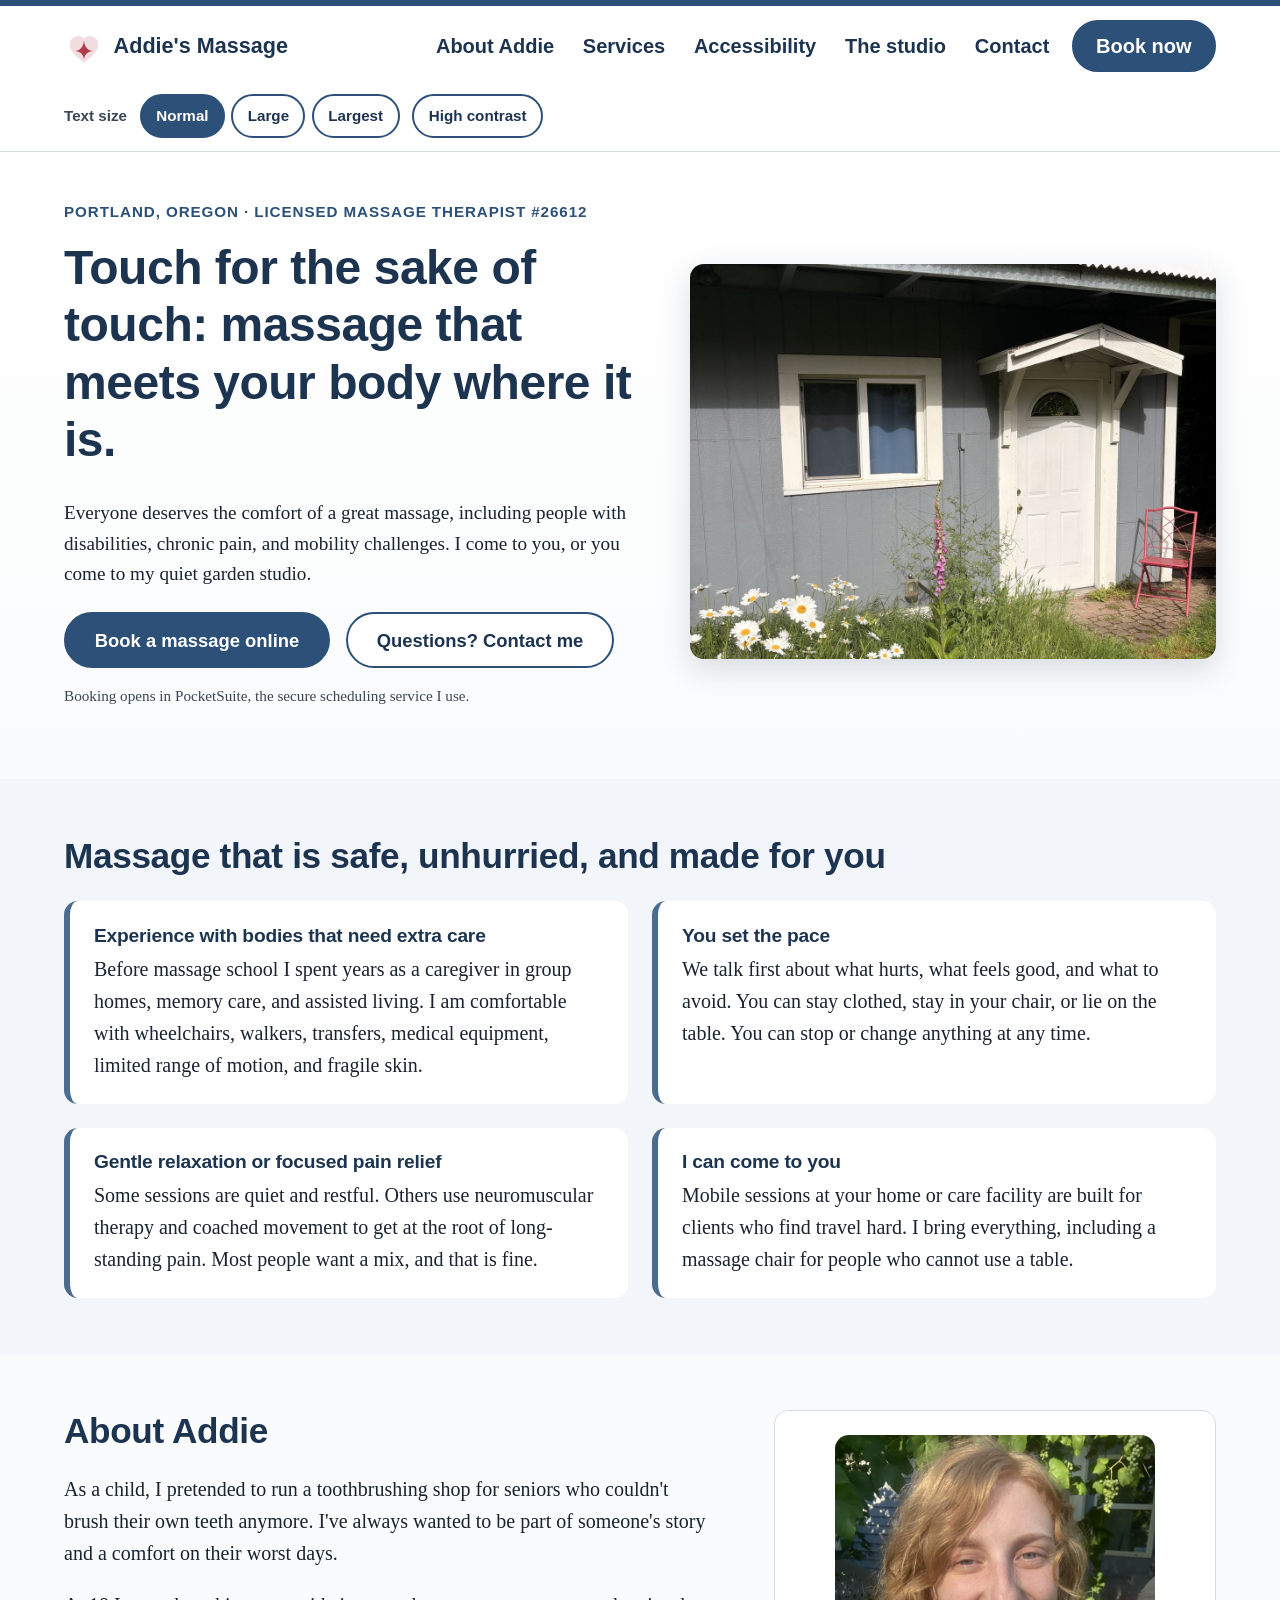
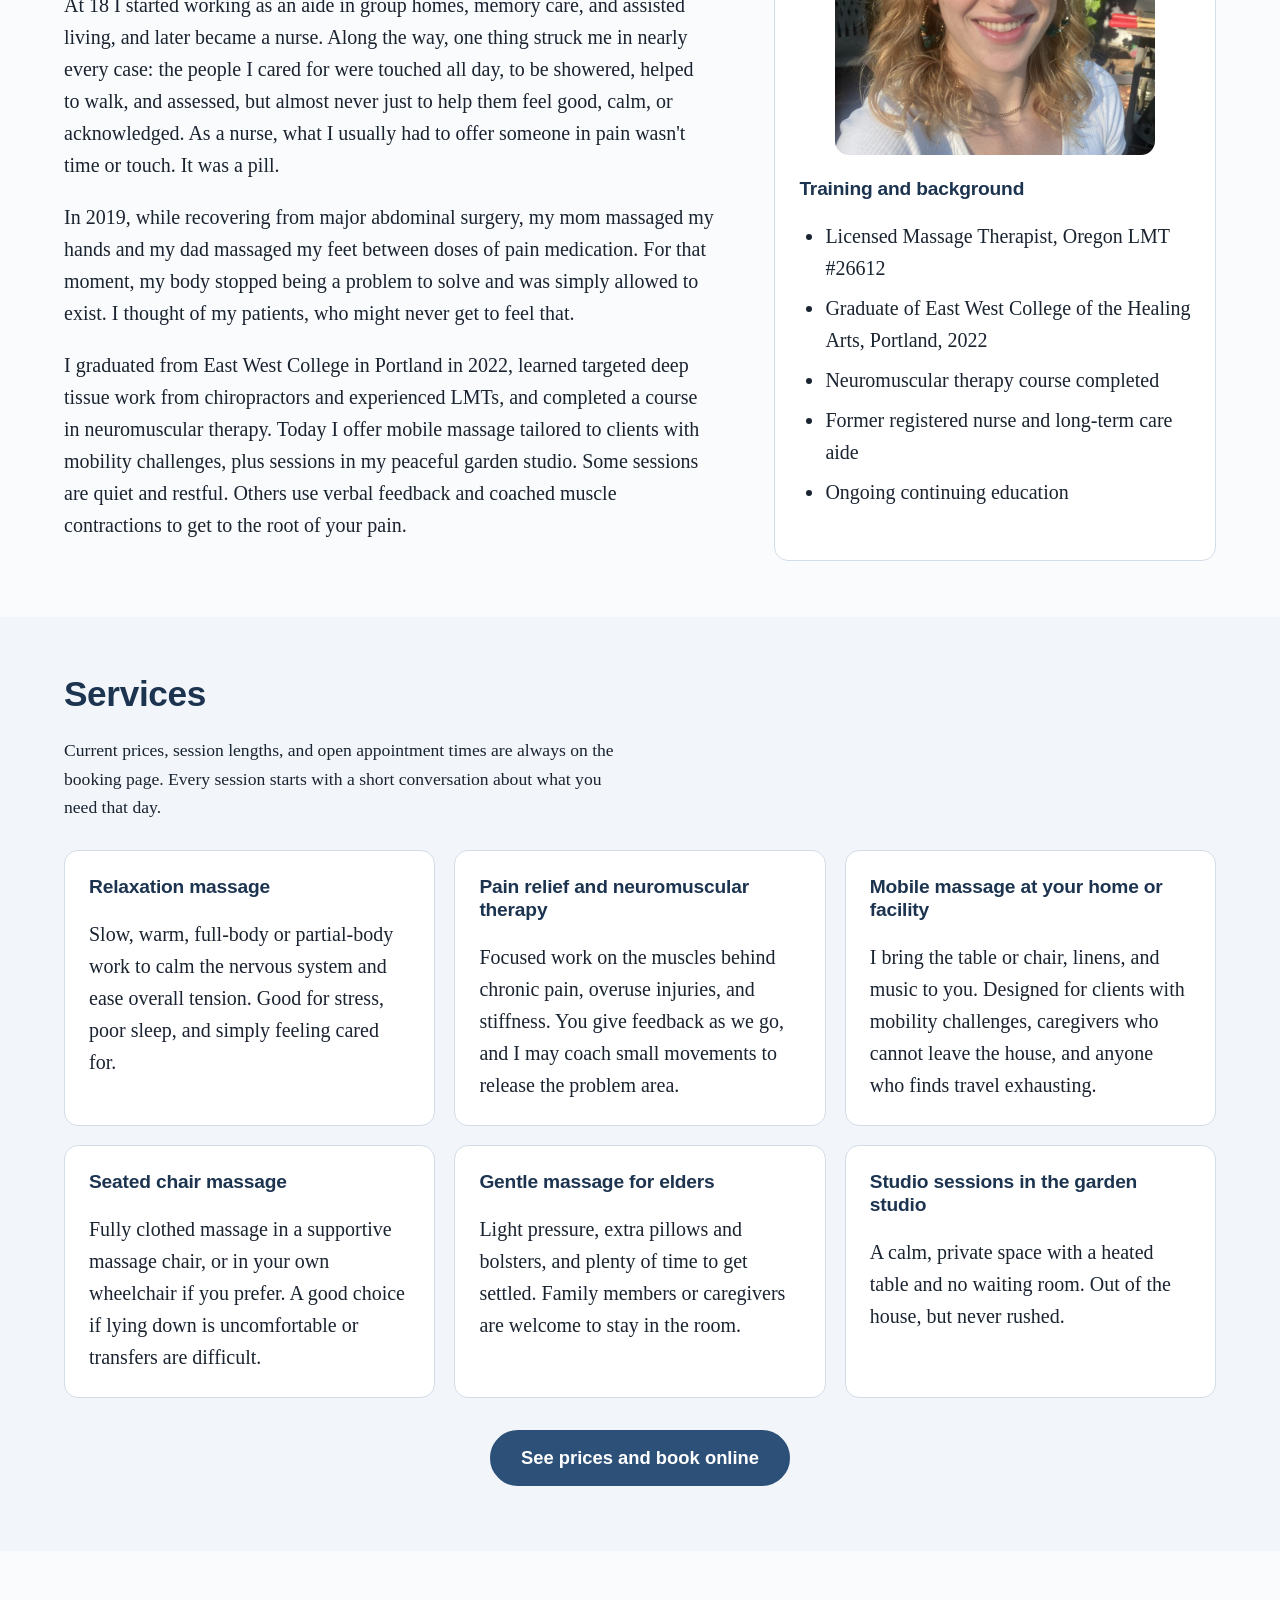
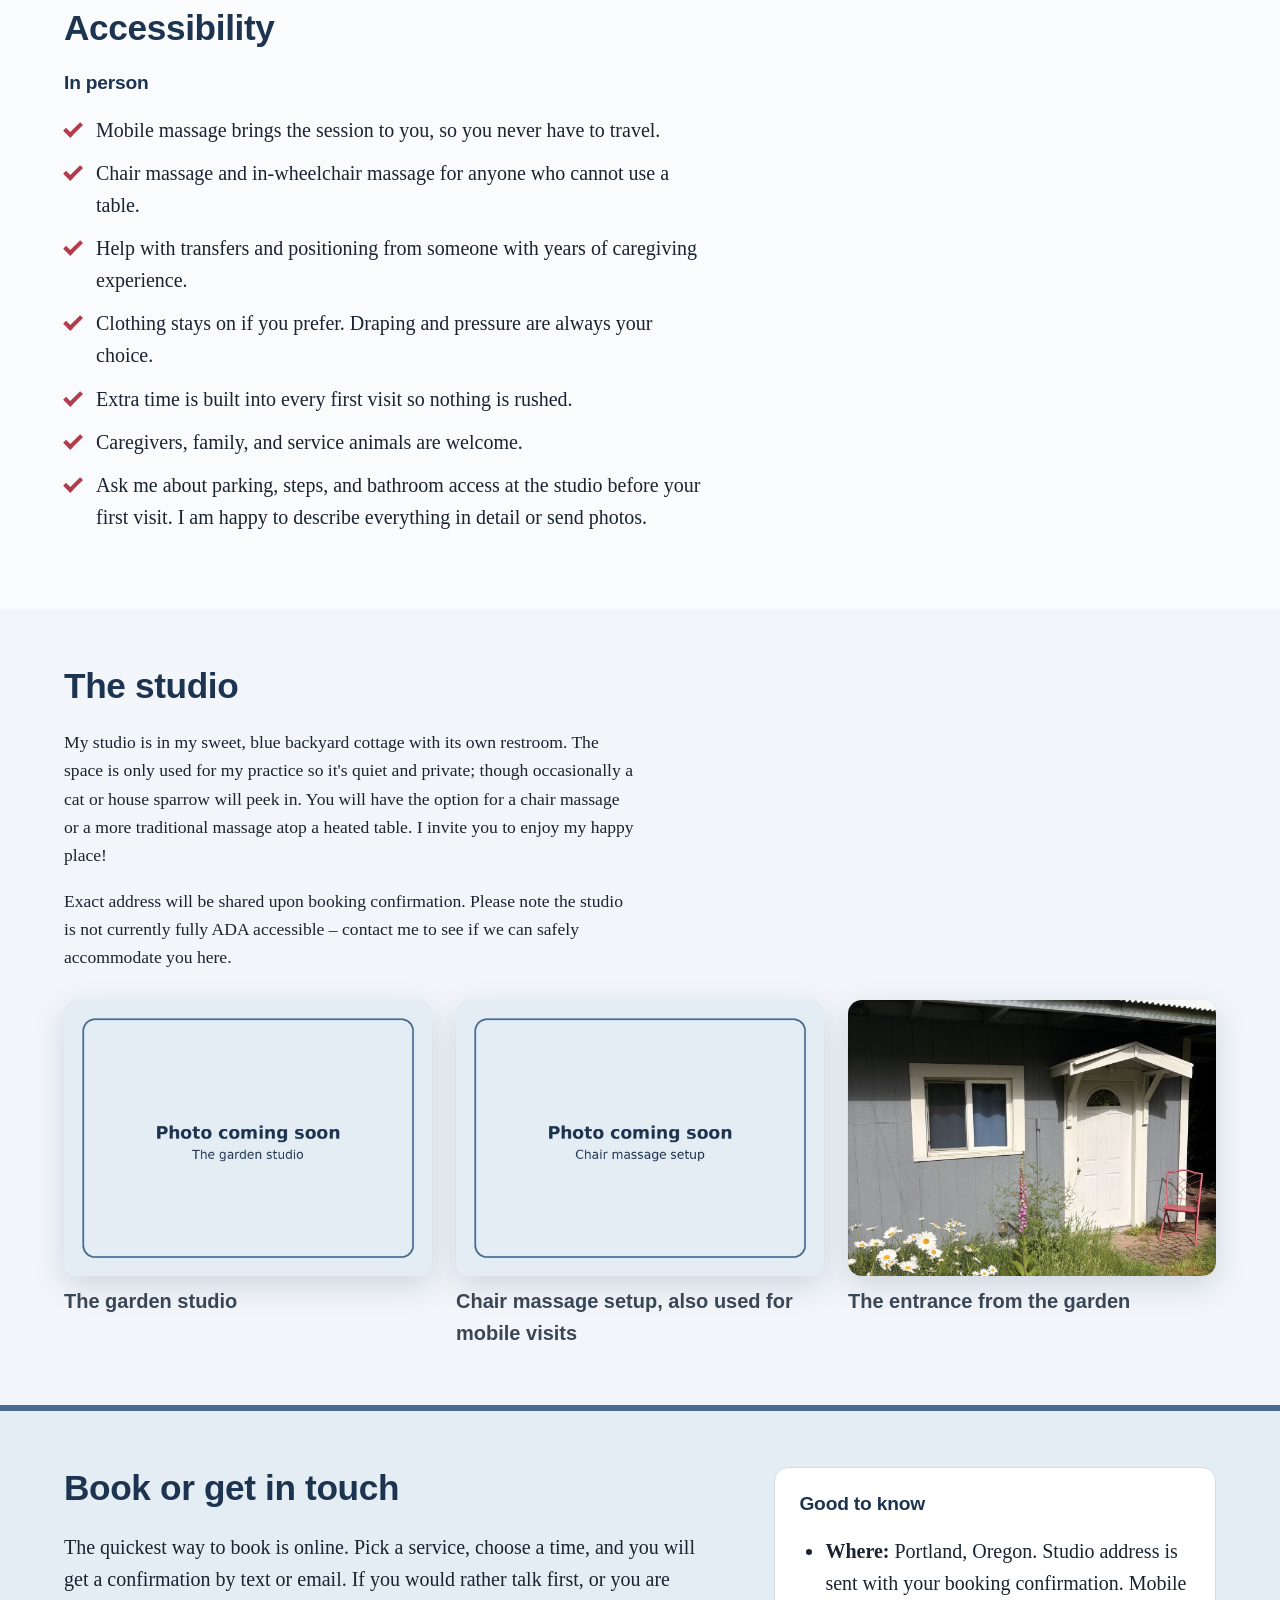
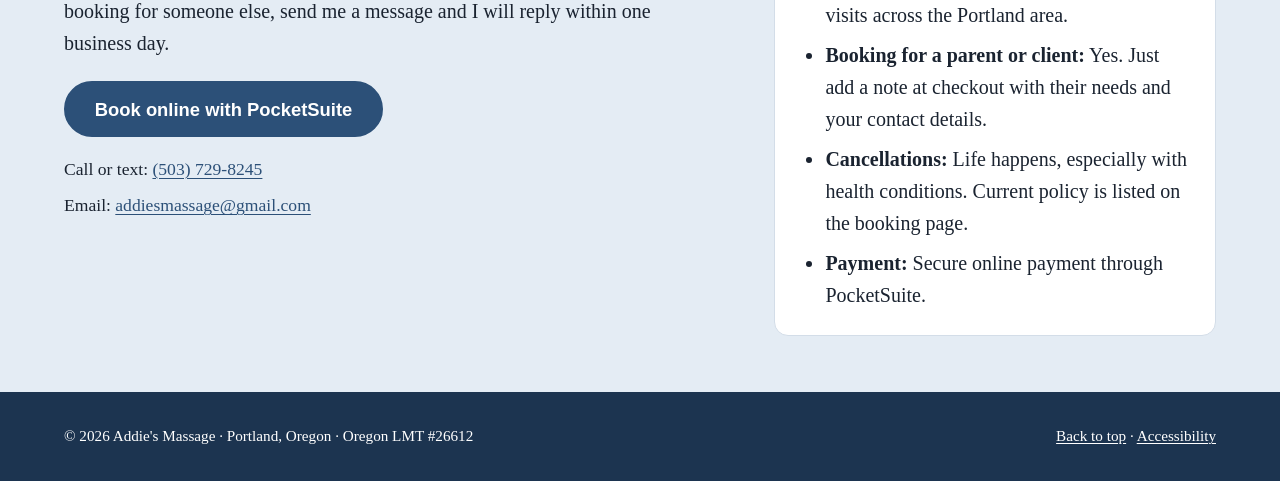
==== index.html @ b4b1cd20 "Remove the On this website list from the Accessibility section Co-Authored-By: Claude Opus 5.5 <nore" ====
<!DOCTYPE html>
<html lang="en">
<head>
  <meta charset="utf-8">
  <meta name="viewport" content="width=device-width, initial-scale=1">
  <title>Addie's Massage | Gentle, skilled massage in Portland for every body</title>
  <meta name="description" content="Licensed massage therapist offering relaxation and pain-relief massage in a quiet Portland garden studio, plus mobile massage for clients with mobility challenges. Online booking through PocketSuite.">
  <meta name="theme-color" content="#2c5078">
  <link rel="icon" href="favicon.svg" type="image/svg+xml">
  <link rel="canonical" href="https://www.addiesmassage.com/">
  <meta property="og:title" content="Addie's Massage">
  <meta property="og:description" content="Touch for the sake of touch: massage that meets your body where it is. Portland, Oregon.">
  <meta property="og:type" content="website">
  <meta property="og:url" content="https://www.addiesmassage.com/">
  <meta property="og:image" content="https://www.addiesmassage.com/images/front.jpg">
  <link rel="stylesheet" href="styles.css">
  <script>
    /* Apply saved text-size and contrast settings before first paint so the page does not flash. */
    (function () {
      try {
        var size = localStorage.getItem('am-text-size');
        var contrast = localStorage.getItem('am-contrast');
        if (size === 'large' || size === 'xlarge') document.documentElement.classList.add('text-' + size);
        if (contrast === 'high') document.documentElement.classList.add('high-contrast');
      } catch (e) {}
    })();
  </script>
  <script type="application/ld+json">
  {
    "@context": "https://schema.org",
    "@type": "HealthAndBeautyBusiness",
    "name": "Addie's Massage",
    "identifier": "Oregon LMT #26612",
    "telephone": "+1-503-729-8245",
    "email": "addiesmassage@gmail.com",
    "description": "Relaxation and pain-relief massage in a quiet Portland garden studio, plus mobile massage for clients with mobility challenges.",
    "url": "https://www.addiesmassage.com/",
    "areaServed": "Portland, Oregon",
    "address": { "@type": "PostalAddress", "addressLocality": "Portland", "addressRegion": "OR", "addressCountry": "US" }
  }
  </script>
</head>
<body>
  <a class="skip-link" href="#main">Skip to main content</a>

  <header class="site-header">
    <div class="wrap header-row">
      <a class="brand" href="#top" aria-label="Addie's Massage, home">
        <svg class="brand-mark" aria-hidden="true" focusable="false" viewBox="0 0 48 48" width="40" height="40"><path d="M24 44c-9-7-17-13-17-22a10 10 0 0 1 17-7 10 10 0 0 1 17 7c0 9-8 15-17 22z" fill="currentColor" opacity=".18"/><path d="M14 30c6-1 9-5 10-12 1 7 4 11 10 12-6 1-9 4-10 10-1-6-4-9-10-10z" fill="currentColor"/></svg>
        <span>Addie's Massage</span>
      </a>
      <nav class="site-nav" aria-label="Main">
        <ul>
          <li><a href="#about">About Addie</a></li>
          <li><a href="#services">Services</a></li>
          <li><a href="#accessibility">Accessibility</a></li>
          <li><a href="#studio">The studio</a></li>
          <li><a href="#contact">Contact</a></li>
          <li><a class="button button-primary nav-book" href="https://pocketsuite.io/book/addies-massage">Book now</a></li>
        </ul>
      </nav>
    </div>
    <div class="wrap display-tools" role="group" aria-label="Display settings">
      <span class="tools-label" id="text-size-label">Text size</span>
      <div class="tool-buttons" role="group" aria-labelledby="text-size-label">
        <button type="button" class="tool-btn" data-text-size="normal" aria-pressed="true">Normal</button>
        <button type="button" class="tool-btn" data-text-size="large" aria-pressed="false">Large</button>
        <button type="button" class="tool-btn" data-text-size="xlarge" aria-pressed="false">Largest</button>
      </div>
      <button type="button" class="tool-btn" id="contrast-toggle" aria-pressed="false">High contrast</button>
      <noscript><span class="tools-note">Use your browser's zoom (Ctrl or Cmd and +) to make the text bigger.</span></noscript>
    </div>
  </header>

  <main id="main" tabindex="-1">
    <section class="hero" id="top" aria-labelledby="hero-heading">
      <div class="wrap hero-grid">
        <div class="hero-text">
          <p class="eyebrow">Portland, Oregon · Licensed massage therapist #26612</p>
          <h1 id="hero-heading">Touch for the sake of touch: massage that meets your body where it is.</h1>
          <p class="lead">Everyone deserves the comfort of a great massage, including people with disabilities, chronic pain, and mobility challenges. I come to you, or you come to my quiet garden studio.</p>
          <div class="cta-row">
            <a class="button button-primary button-large" href="https://pocketsuite.io/book/addies-massage">Book a massage online</a>
            <a class="button button-secondary button-large" href="#contact">Questions? Contact me</a>
          </div>
          <p class="hero-note">Booking opens in PocketSuite, the secure scheduling service I use.</p>
        </div>
        <figure class="hero-figure">
          <img src="images/front.jpg" width="1200" height="900" alt="The entrance to Addie's garden studio: a white door under a small peaked awning on slate-blue siding, with daisies and a red chair outside." fetchpriority="high">
        </figure>
      </div>
    </section>

    <section class="band band-soft" id="why" aria-labelledby="why-heading">
      <div class="wrap">
        <h2 id="why-heading">Massage that is safe, unhurried, and made for you</h2>
        <ul class="feature-list">
          <li>
            <h3>Experience with bodies that need extra care</h3>
            <p>Before massage school I spent years as a caregiver in group homes, memory care, and assisted living. I am comfortable with wheelchairs, walkers, transfers, medical equipment, limited range of motion, and fragile skin.</p>
          </li>
          <li>
            <h3>You set the pace</h3>
            <p>We talk first about what hurts, what feels good, and what to avoid. You can stay clothed, stay in your chair, or lie on the table. You can stop or change anything at any time.</p>
          </li>
          <li>
            <h3>Gentle relaxation or focused pain relief</h3>
            <p>Some sessions are quiet and restful. Others use neuromuscular therapy and coached movement to get at the root of long-standing pain. Most people want a mix, and that is fine.</p>
          </li>
          <li>
            <h3>I can come to you</h3>
            <p>Mobile sessions at your home or care facility are built for clients who find travel hard. I bring everything, including a massage chair for people who cannot use a table.</p>
          </li>
        </ul>
      </div>
    </section>

    <section class="band" id="about" aria-labelledby="about-heading">
      <div class="wrap two-col">
        <div>
          <h2 id="about-heading">About Addie</h2>
          <p>As a child, I pretended to run a toothbrushing shop for seniors who couldn't brush their own teeth anymore. I've always wanted to be part of someone's story and a comfort on their worst days.</p>
          <p>At 18 I started working as an aide in group homes, memory care, and assisted living, and later became a nurse. Along the way, one thing struck me in nearly every case: the people I cared for were touched all day, to be showered, helped to walk, and assessed, but almost never just to help them feel good, calm, or acknowledged. As a nurse, what I usually had to offer someone in pain wasn't time or touch. It was a pill.</p>
          <p>In 2019, while recovering from major abdominal surgery, my mom massaged my hands and my dad massaged my feet between doses of pain medication. For that moment, my body stopped being a problem to solve and was simply allowed to exist. I thought of my patients, who might never get to feel that.</p>
          <p>I graduated from East West College in Portland in 2022, learned targeted deep tissue work from chiropractors and experienced LMTs, and completed a course in neuromuscular therapy. Today I offer mobile massage tailored to clients with mobility challenges, plus sessions in my peaceful garden studio. Some sessions are quiet and restful. Others use verbal feedback and coached muscle contractions to get to the root of your pain.</p>
        </div>
        <aside class="card credentials" aria-labelledby="cred-heading">
          <img class="headshot" src="images/addie.jpg" width="800" height="800" alt="Addie, smiling outdoors in a white top, with wavy strawberry-blonde hair and green grape leaves behind her." loading="lazy">
          <h3 id="cred-heading">Training and background</h3>
          <ul>
            <li>Licensed Massage Therapist, Oregon LMT #26612</li>
            <li>Graduate of East West College of the Healing Arts, Portland, 2022</li>
            <li>Neuromuscular therapy course completed</li>
            <li>Former registered nurse and long-term care aide</li>
            <li>Ongoing continuing education</li>
          </ul>
        </aside>
      </div>
    </section>

    <section class="band band-soft" id="services" aria-labelledby="services-heading">
      <div class="wrap">
        <h2 id="services-heading">Services</h2>
        <p class="section-intro">Current prices, session lengths, and open appointment times are always on the booking page. Every session starts with a short conversation about what you need that day.</p>
        <div class="card-grid">
          <article class="card">
            <h3>Relaxation massage</h3>
            <p>Slow, warm, full-body or partial-body work to calm the nervous system and ease overall tension. Good for stress, poor sleep, and simply feeling cared for.</p>
          </article>
          <article class="card">
            <h3>Pain relief and neuromuscular therapy</h3>
            <p>Focused work on the muscles behind chronic pain, overuse injuries, and stiffness. You give feedback as we go, and I may coach small movements to release the problem area.</p>
          </article>
          <article class="card">
            <h3>Mobile massage at your home or facility</h3>
            <p>I bring the table or chair, linens, and music to you. Designed for clients with mobility challenges, caregivers who cannot leave the house, and anyone who finds travel exhausting.</p>
          </article>
          <article class="card">
            <h3>Seated chair massage</h3>
            <p>Fully clothed massage in a supportive massage chair, or in your own wheelchair if you prefer. A good choice if lying down is uncomfortable or transfers are difficult.</p>
          </article>
          <article class="card">
            <h3>Gentle massage for elders</h3>
            <p>Light pressure, extra pillows and bolsters, and plenty of time to get settled. Family members or caregivers are welcome to stay in the room.</p>
          </article>
          <article class="card">
            <h3>Studio sessions in the garden studio</h3>
            <p>A calm, private space with a heated table and no waiting room. Out of the house, but never rushed.</p>
          </article>
        </div>
        <div class="cta-row center">
          <a class="button button-primary button-large" href="https://pocketsuite.io/book/addies-massage">See prices and book online</a>
        </div>
      </div>
    </section>

    <section class="band" id="accessibility" aria-labelledby="access-heading">
      <div class="wrap">
        <h2 id="access-heading">Accessibility</h2>
        <h3>In person</h3>
        <ul class="check-list">
          <li>Mobile massage brings the session to you, so you never have to travel.</li>
          <li>Chair massage and in-wheelchair massage for anyone who cannot use a table.</li>
          <li>Help with transfers and positioning from someone with years of caregiving experience.</li>
          <li>Clothing stays on if you prefer. Draping and pressure are always your choice.</li>
          <li>Extra time is built into every first visit so nothing is rushed.</li>
          <li>Caregivers, family, and service animals are welcome.</li>
          <li>Ask me about parking, steps, and bathroom access at the studio before your first visit. I am happy to describe everything in detail or send photos.</li>
        </ul>
      </div>
    </section>

    <section class="band band-soft" id="studio" aria-labelledby="studio-heading">
      <div class="wrap">
        <h2 id="studio-heading">The studio</h2>
        <div class="section-intro">
          <p>My studio is in my sweet, blue backyard cottage with its own restroom. The space is only used for my practice so it's quiet and private; though occasionally a cat or house sparrow will peek in. You will have the option for a chair massage or a more traditional massage atop a heated table. I invite you to enjoy my happy place!</p>
          <p>Exact address will be shared upon booking confirmation. Please note the studio is not currently fully ADA accessible &ndash; contact me to see if we can safely accommodate you here.</p>
        </div>
        <div class="photo-grid">
          <figure>
            <img src="images/studio.jpg" width="1200" height="900" alt="Inside the garden studio: a heated massage table with soft linens, warm lighting, and plants by the window." loading="lazy">
            <figcaption>The garden studio</figcaption>
          </figure>
          <figure>
            <img src="images/chair.jpg" width="1200" height="900" alt="A padded massage chair set up for a seated, fully clothed session, with a blanket folded on the seat." loading="lazy">
            <figcaption>Chair massage setup, also used for mobile visits</figcaption>
          </figure>
          <figure>
            <img src="images/front.jpg" width="1200" height="900" alt="The studio entrance: a white door under a small peaked awning on a gray garden studio, with daisies, a pink foxglove, and a red chair on the brick path." loading="lazy">
            <figcaption>The entrance from the garden</figcaption>
          </figure>
        </div>
      </div>
    </section>

    <section class="band band-contact" id="contact" aria-labelledby="contact-heading">
      <div class="wrap two-col">
        <div>
          <h2 id="contact-heading">Book or get in touch</h2>
          <p>The quickest way to book is online. Pick a service, choose a time, and you will get a confirmation by text or email. If you would rather talk first, or you are booking for someone else, send me a message and I will reply within one business day.</p>
          <div class="cta-row">
            <a class="button button-primary button-large" href="https://pocketsuite.io/book/addies-massage">Book online with PocketSuite</a>
          </div>
          <ul class="contact-list">
            <li>Call or text: <a href="tel:+15037298245">(503) 729-8245</a></li>
            <li>Email: <a href="mailto:addiesmassage@gmail.com">addiesmassage@gmail.com</a></li>
          </ul>
        </div>
        <div class="card">
          <h3>Good to know</h3>
          <ul>
            <li><strong>Where:</strong> Portland, Oregon. Studio address is sent with your booking confirmation. Mobile visits across the Portland area.</li>
            <li><strong>Booking for a parent or client:</strong> Yes. Just add a note at checkout with their needs and your contact details.</li>
            <li><strong>Cancellations:</strong> Life happens, especially with health conditions. Current policy is listed on the booking page.</li>
            <li><strong>Payment:</strong> Secure online payment through PocketSuite.</li>
          </ul>
        </div>
      </div>
    </section>
  </main>

  <footer class="site-footer">
    <div class="wrap footer-row">
      <p>&copy; <span id="year">2026</span> Addie's Massage · Portland, Oregon · Oregon LMT #26612</p>
      <p><a href="#top">Back to top</a> · <a href="#accessibility">Accessibility</a></p>
    </div>
  </footer>

  <script src="script.js" defer></script>
</body>
</html>
---- styles.css ----
/* Addie's Massage: accessible, mobile-first stylesheet. No external fonts or scripts. */

:root {
  /* Palette taken from the studio entrance photo: slate-blue siding, white trim, red-coral chair. */
  --blue-900: #1c3450;   /* headings, footer */
  --blue-700: #2c5078;   /* links, primary buttons */
  --blue-600: #4a6c90;   /* decorative borders and marks */
  --blue-100: #e4ecf4;   /* soft section background, like the siding in shade */
  --blue-50:  #f2f6fa;
  --trim: #ffffff;       /* white trim */
  --page: #fafbfc;       /* page background */
  --ink: #1a2330;
  --ink-soft: #3a4656;
  --coral: #b23b4c;      /* the red chair: small accents only */
  --line: #d3dde8;
  --white: #ffffff;
  --focus: #c2410c;
  --radius: 14px;
  --maxw: 72rem;
  --step: 1.25rem; /* 20px base: comfortable for older eyes */
}

html { font-size: 100%; scroll-behavior: smooth; }
html.text-large { font-size: 118%; }
html.text-xlarge { font-size: 140%; }
@media (prefers-reduced-motion: reduce) { html { scroll-behavior: auto; } }

*, *::before, *::after { box-sizing: border-box; }

body {
  margin: 0;
  font-family: Georgia, "Iowan Old Style", "Palatino Linotype", "Book Antiqua", serif;
  font-size: var(--step);
  line-height: 1.6;
  color: var(--ink);
  background: var(--page);
  -webkit-text-size-adjust: 100%;
}

h1, h2, h3, .brand, .button, .site-nav, .display-tools, .eyebrow, figcaption {
  font-family: "Segoe UI", -apple-system, BlinkMacSystemFont, Roboto, "Helvetica Neue", Arial, sans-serif;
}

h1, h2, h3 { line-height: 1.2; color: var(--blue-900); margin: 0 0 .6em; letter-spacing: -.01em; }
h1 { font-size: clamp(2rem, 1.3rem + 2.4vw, 3rem); font-weight: 700; }
h2 { font-size: clamp(1.6rem, 1.2rem + 1.4vw, 2.2rem); font-weight: 700; }
h3 { font-size: 1.2rem; font-weight: 700; }
p, li { max-width: 65ch; }
ul { padding-left: 1.3em; }

a { color: var(--blue-700); text-decoration: underline; text-decoration-thickness: .08em; text-underline-offset: .15em; }
a:hover { color: var(--blue-900); text-decoration-thickness: .15em; }

/* Visible focus for keyboard and switch users (WCAG 2.4.7, 2.4.11) */
:focus-visible { outline: 4px solid var(--focus); outline-offset: 3px; border-radius: 4px; }
.button:focus-visible, .tool-btn:focus-visible { outline-offset: 4px; }

.wrap { width: min(100% - 2.5rem, var(--maxw)); margin-inline: auto; }

/* Skip link */
.skip-link {
  position: absolute; left: 1rem; top: -4rem;
  background: var(--blue-900); color: var(--white);
  padding: .8rem 1.2rem; border-radius: 0 0 var(--radius) var(--radius);
  font-weight: 700; z-index: 100; transition: top .15s;
}
.skip-link:focus { top: 0; }

/* Header */
.site-header { background: var(--white); border-top: 6px solid var(--blue-700); border-bottom: 1px solid var(--line); }
.header-row { display: flex; flex-wrap: wrap; align-items: center; justify-content: space-between; gap: .8rem 1.5rem; padding: .9rem 0; }
.brand { display: inline-flex; align-items: center; gap: .6rem; font-weight: 700; font-size: 1.35rem; color: var(--blue-900); text-decoration: none; min-height: 48px; }
.brand-mark { color: var(--coral); flex: none; }
.site-nav ul { list-style: none; margin: 0; padding: 0; display: flex; flex-wrap: wrap; gap: .25rem .4rem; align-items: center; }
.site-nav a:not(.button) { display: inline-flex; align-items: center; min-height: 48px; padding: .4rem .7rem; text-decoration: none; font-weight: 600; color: var(--blue-900); border-radius: 8px; }
.site-nav a:not(.button):hover { background: var(--blue-100); text-decoration: underline; }
.nav-book { margin-left: .3rem; }

/* Display tools (text size, contrast) */
.display-tools { display: flex; flex-wrap: wrap; align-items: center; gap: .5rem .8rem; padding: .5rem 0 .8rem; font-size: .95rem; }
.tools-label { font-weight: 600; color: var(--ink-soft); }
.tool-buttons { display: inline-flex; flex-wrap: wrap; gap: .4rem; }
.tool-btn {
  font: inherit; font-weight: 600; cursor: pointer;
  min-height: 44px; min-width: 44px; padding: .4rem .9rem;
  color: var(--blue-900); background: var(--white);
  border: 2px solid var(--blue-700); border-radius: 999px;
}
.tool-btn:hover { background: var(--blue-100); }
.tool-btn[aria-pressed="true"] { background: var(--blue-700); color: var(--white); }
.tools-note { color: var(--ink-soft); }

/* Buttons */
.button {
  display: inline-flex; align-items: center; justify-content: center; text-align: center;
  min-height: 48px; padding: .7rem 1.4rem; border-radius: 999px;
  font-weight: 700; text-decoration: none; border: 2px solid transparent; line-height: 1.25;
}
.button-primary { background: var(--blue-700); color: var(--white); border-color: var(--blue-700); }
.button-primary:hover { background: var(--blue-900); border-color: var(--blue-900); color: var(--white); }
.button-secondary { background: var(--white); color: var(--blue-900); border-color: var(--blue-700); }
.button-secondary:hover { background: var(--blue-100); }
.button-large { font-size: 1.15rem; padding: .9rem 1.8rem; min-height: 56px; }
.cta-row { display: flex; flex-wrap: wrap; gap: .8rem 1rem; margin: 1.4rem 0 .6rem; }
.cta-row.center { justify-content: center; margin-top: 2rem; }

/* Hero */
.hero { padding: 3rem 0 3.5rem; background: linear-gradient(180deg, var(--white) 0%, var(--page) 100%); }
.hero-grid { display: grid; gap: 2rem; align-items: center; }
.eyebrow { margin: 0 0 .9rem; font-weight: 600; font-size: .95rem; color: var(--blue-700); text-transform: uppercase; letter-spacing: .06em; }
.lead { font-size: 1.2rem; }
.hero-note { font-size: .95rem; color: var(--ink-soft); }
.hero-figure { margin: 0; }
.hero-figure img, .photo-grid img { width: 100%; height: auto; display: block; border-radius: var(--radius); box-shadow: 0 10px 30px rgba(28, 52, 80, .16); }
@media (min-width: 56rem) { .hero-grid { grid-template-columns: 1.1fr 1fr; gap: 3rem; } }

/* Bands */
.band { padding: 3.5rem 0; }
.band-soft { background: var(--blue-50); }
.band-contact { background: var(--blue-100); border-top: 6px solid var(--blue-600); }
.section-intro { font-size: 1.1rem; margin-bottom: 1.8rem; }
.two-col { display: grid; gap: 2rem; }
@media (min-width: 56rem) { .two-col { grid-template-columns: 3fr 2fr; gap: 3rem; } }

.feature-list { list-style: none; padding: 0; margin: 1.5rem 0 0; display: grid; gap: 1.5rem; }
.feature-list li { background: var(--white); padding: 1.4rem 1.5rem; border-radius: var(--radius); border-left: 6px solid var(--blue-600); }
.feature-list h3 { margin-bottom: .4rem; }
.feature-list p { margin: 0; }
@media (min-width: 44rem) { .feature-list { grid-template-columns: 1fr 1fr; } }

.card { background: var(--white); border-radius: var(--radius); padding: 1.5rem; border: 1px solid var(--line); }
.card h3 { margin-top: 0; }
.headshot { display: block; width: 100%; max-width: 20rem; height: auto; aspect-ratio: 1; object-fit: cover; border-radius: var(--radius); margin: 0 auto 1.4rem; }
html.high-contrast .headshot { border: 2px solid #000; }
.card ul { margin-bottom: 0; }
.card li + li { margin-top: .5rem; }
.card-grid { display: grid; gap: 1.2rem; }
@media (min-width: 44rem) { .card-grid { grid-template-columns: 1fr 1fr; } }
@media (min-width: 66rem) { .card-grid { grid-template-columns: 1fr 1fr 1fr; } }
.card-grid p { margin-bottom: 0; }

.check-list { list-style: none; padding: 0; }
.check-list li { position: relative; padding-left: 2rem; margin-bottom: .7rem; }
.check-list li::before { content: ""; position: absolute; left: 0; top: .45em; width: 1.1rem; height: .6rem; border-left: 4px solid var(--coral); border-bottom: 4px solid var(--coral); transform: rotate(-45deg); }

.photo-grid { display: grid; gap: 1.5rem; }
.photo-grid figure { margin: 0; }
.photo-grid figcaption { margin-top: .6rem; font-weight: 600; color: var(--ink-soft); }
@media (min-width: 44rem) { .photo-grid { grid-template-columns: repeat(3, 1fr); } }

.contact-list { list-style: none; padding: 0; font-size: 1.1rem; }
.contact-list li { margin-bottom: .5rem; }

/* Footer */
.site-footer { background: var(--blue-900); color: var(--white); padding: 2rem 0; font-size: .95rem; }
.site-footer a { color: var(--white); }
.footer-row { display: flex; flex-wrap: wrap; justify-content: space-between; gap: .5rem 2rem; }
.footer-row p { margin: 0; max-width: none; }

/* High contrast mode: black on white, strong borders, dark CTAs */
html.high-contrast { --page: #fff; --blue-50: #fff; --blue-100: #fff; --white: #fff; --ink: #000; --ink-soft: #000; --blue-900: #000; --blue-700: #00008b; --blue-600: #000; --coral: #000; --line: #000; --focus: #ff00ff; }
html.high-contrast body { background: #fff; color: #000; }
html.high-contrast .band-soft, html.high-contrast .band-contact, html.high-contrast .site-header { border-top: 3px solid #000; border-bottom: 3px solid #000; }
html.high-contrast .card, html.high-contrast .feature-list li { border: 3px solid #000; }
html.high-contrast .button-primary { background: #000; color: #fff; border-color: #000; }
html.high-contrast .button-primary:hover { background: #00008b; border-color: #00008b; }
html.high-contrast .site-footer { background: #000; color: #fff; border-top: 3px solid #000; }
html.high-contrast .site-footer a { color: #fff; }
html.high-contrast a { color: #00008b; }
html.high-contrast .tool-btn[aria-pressed="true"] { background: #000; color: #fff; border-color: #000; }
html.high-contrast img { box-shadow: none; border: 2px solid #000; }

@media (prefers-reduced-motion: reduce) { *, *::before, *::after { transition: none !important; animation: none !important; } }
@media print { .display-tools, .skip-link { display: none; } .button { border: 2px solid #000; color: #000; background: #fff; } }
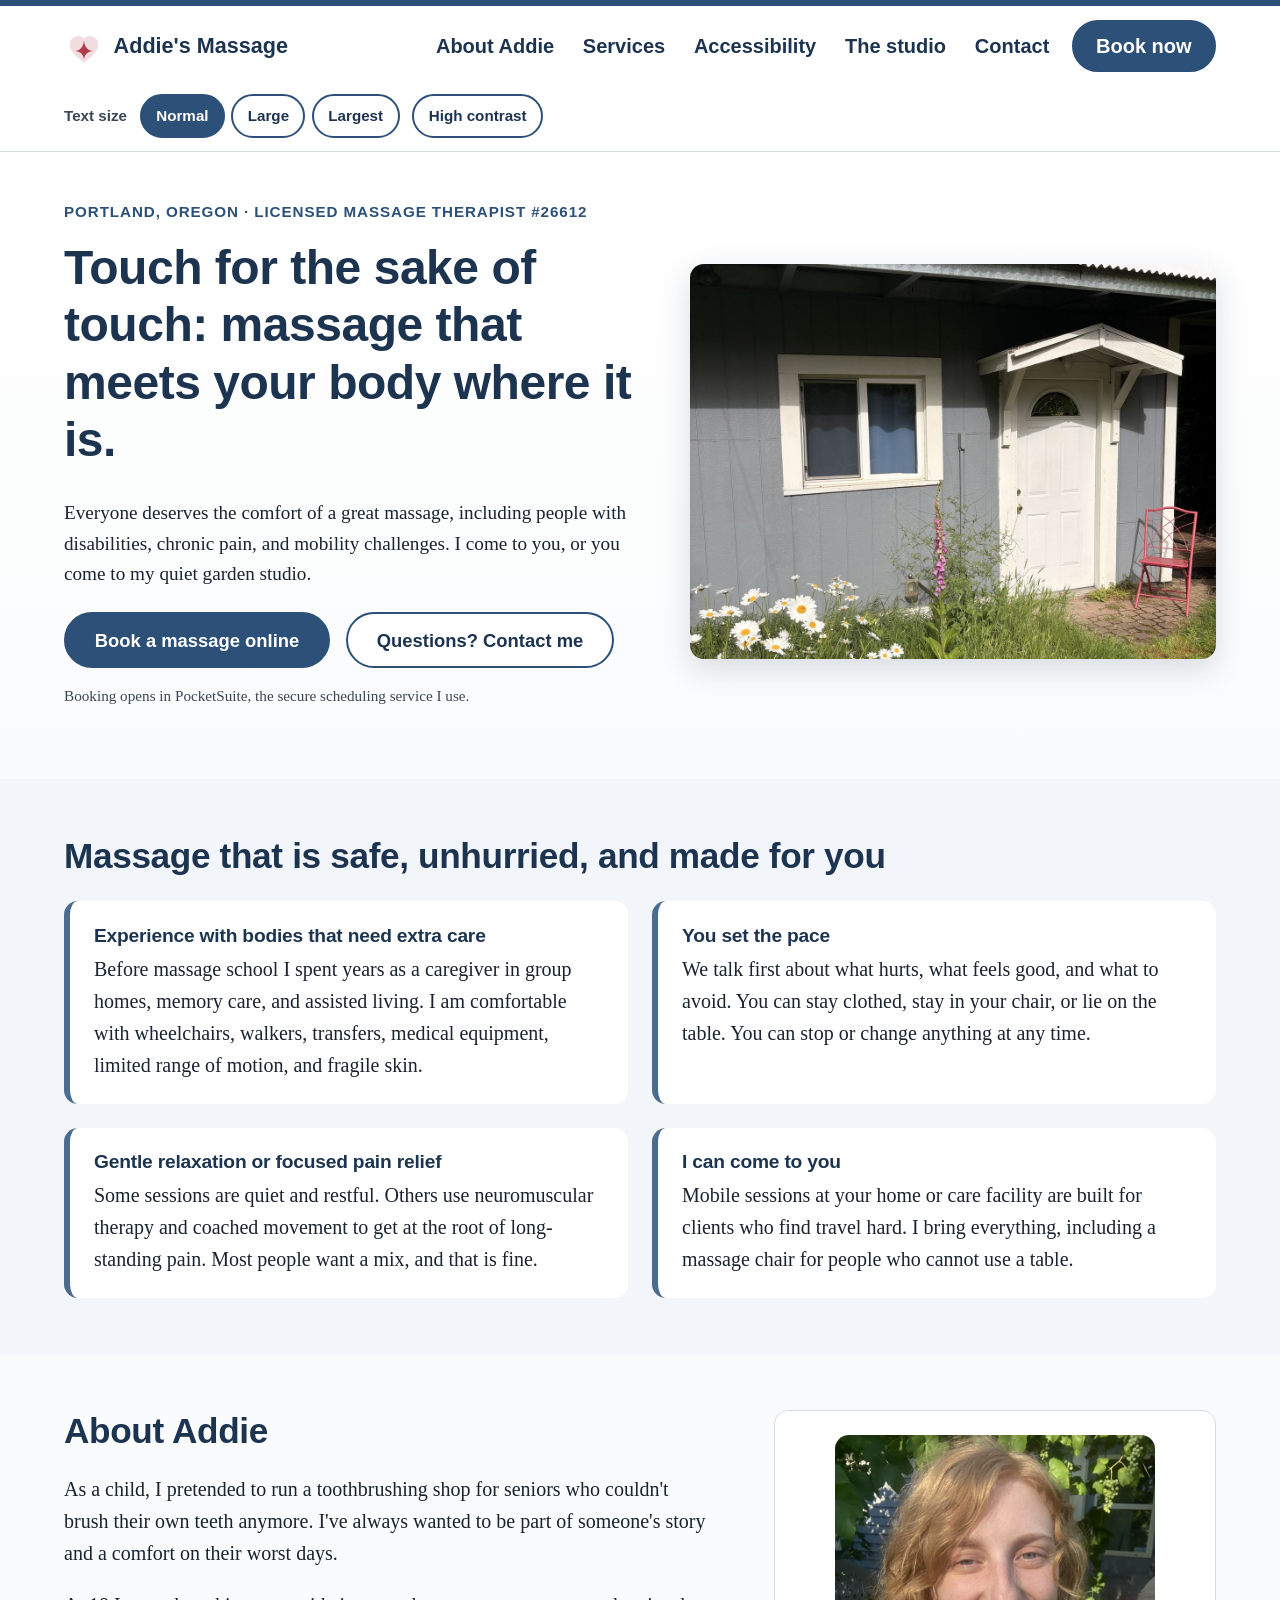
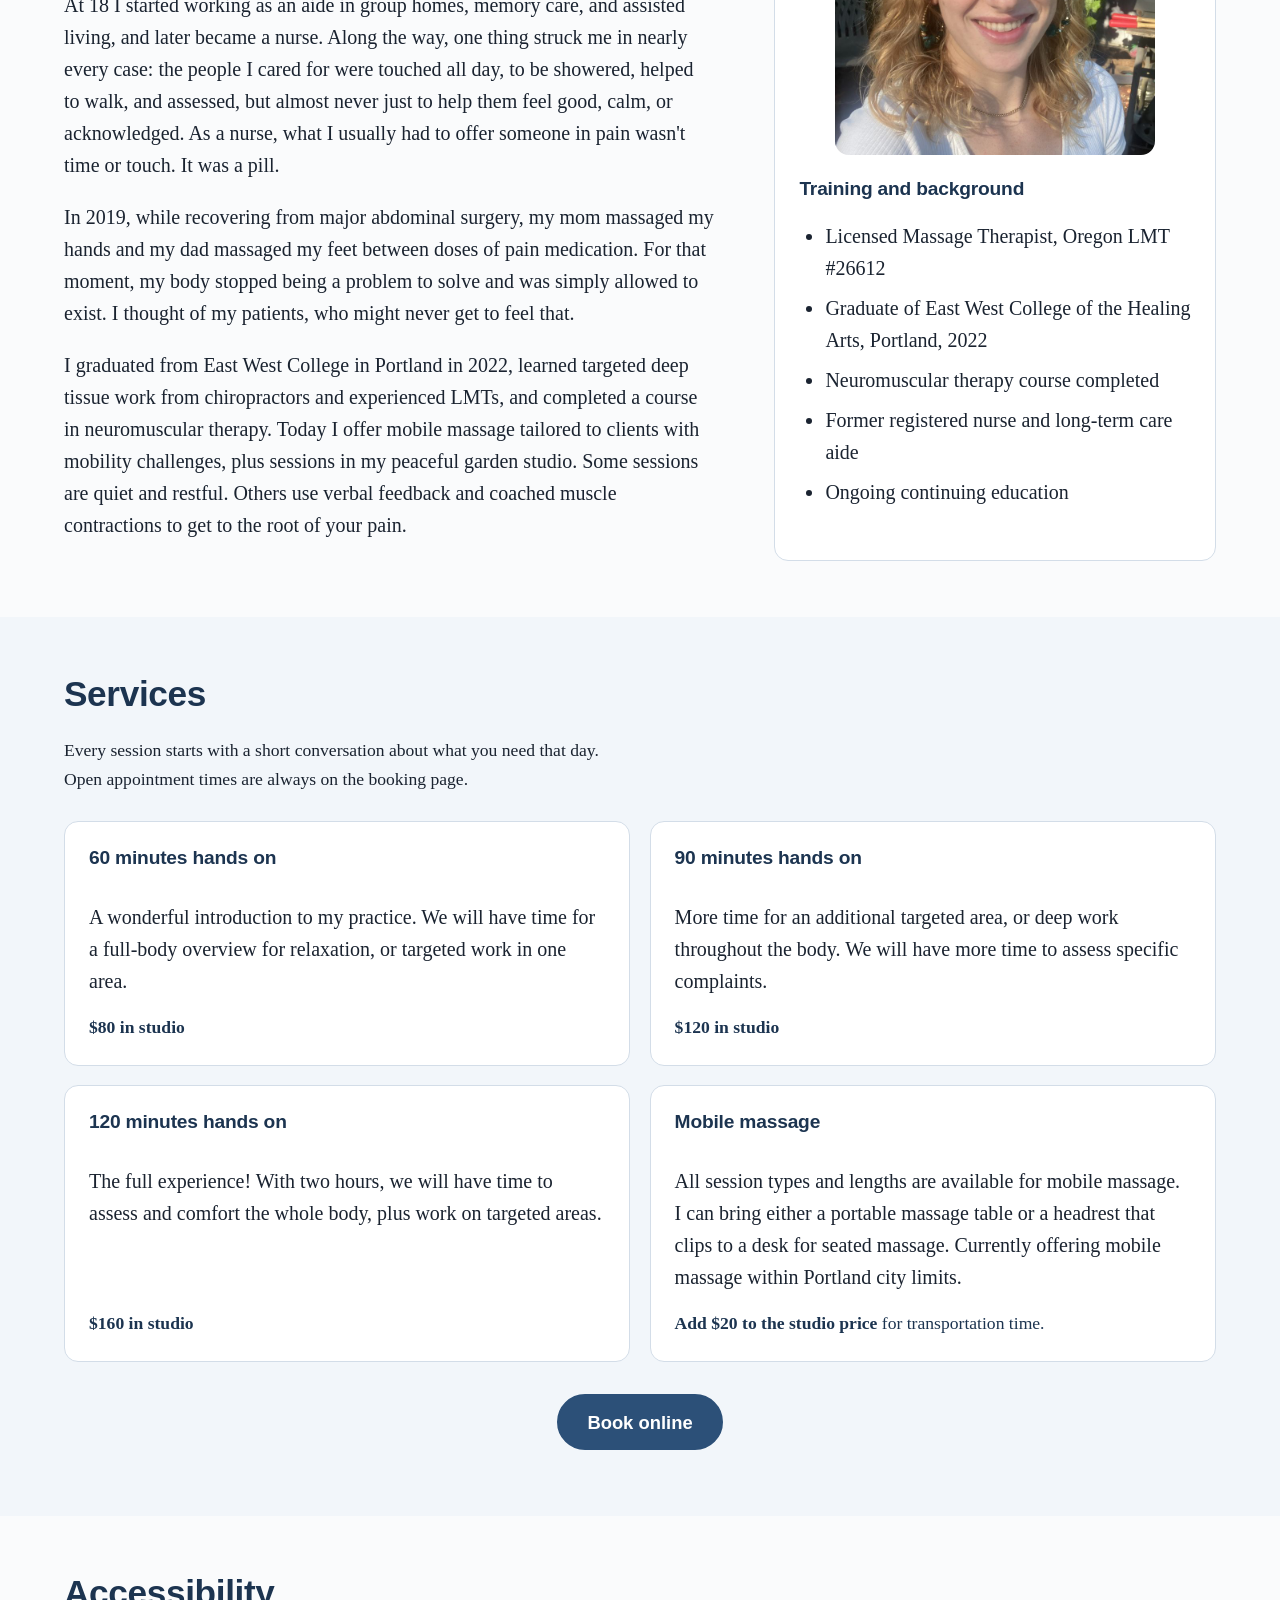
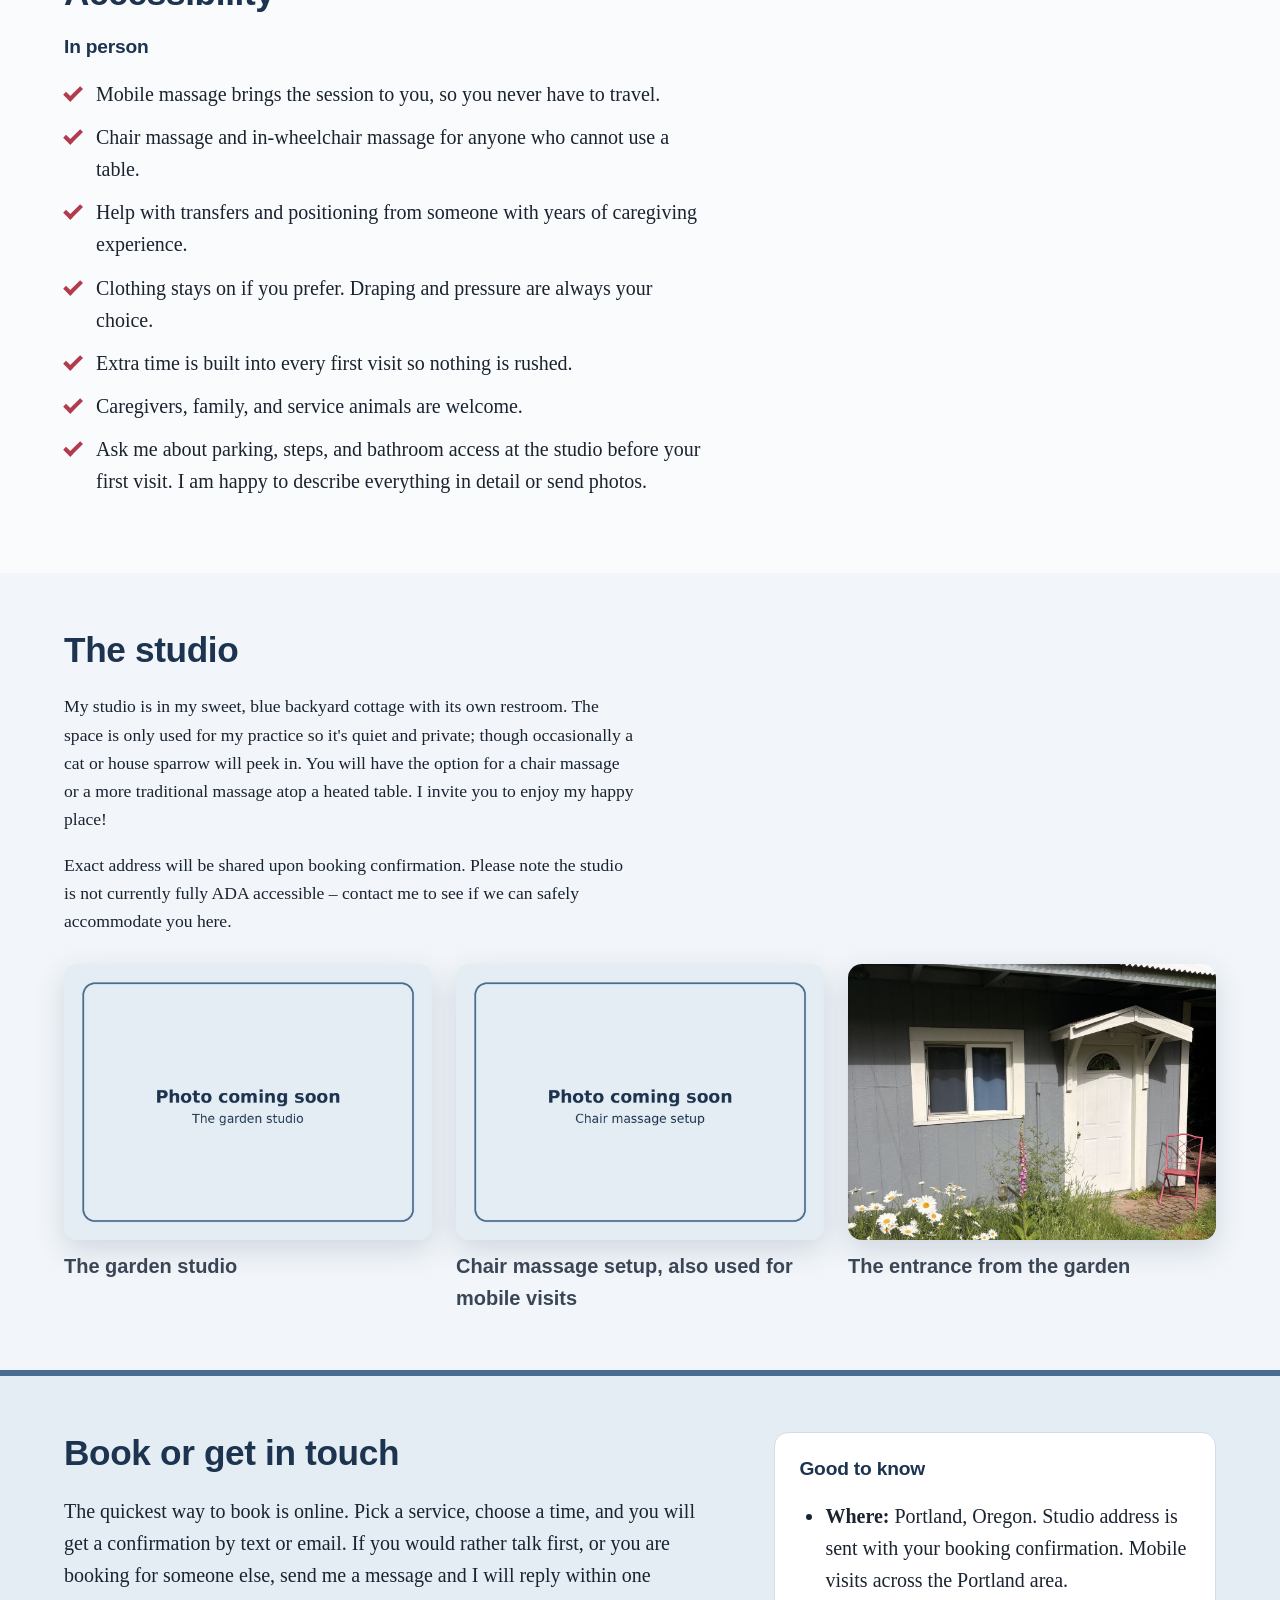
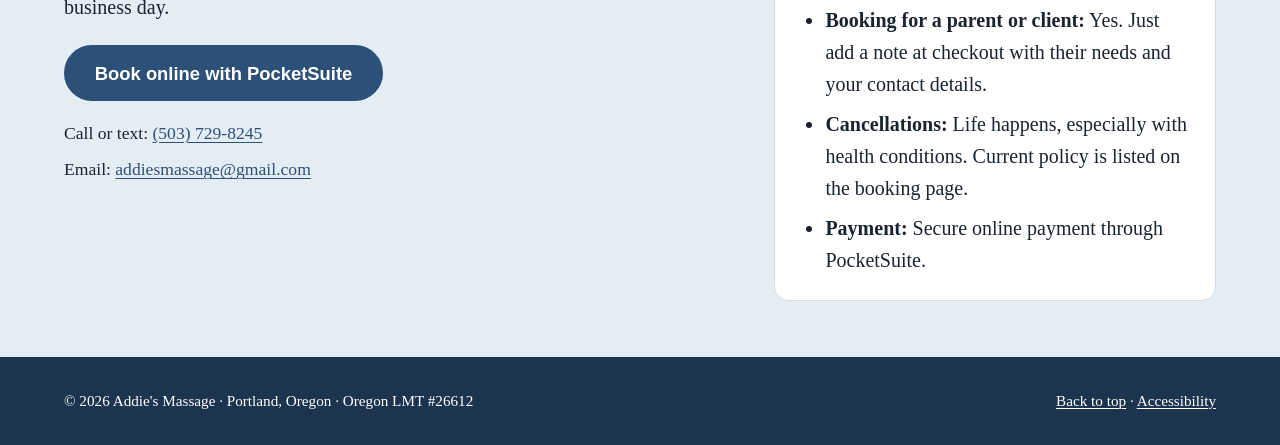
==== commit 19c0550d: "Replace services with four session boxes and prices Co-Authored-By: Claude Opus 5.5 <noreply@anthrop" ====
--- a/index.html
+++ b/index.html
@@ -141,35 +141,31 @@
     <section class="band band-soft" id="services" aria-labelledby="services-heading">
       <div class="wrap">
         <h2 id="services-heading">Services</h2>
-        <p class="section-intro">Current prices, session lengths, and open appointment times are always on the booking page. Every session starts with a short conversation about what you need that day.</p>
-        <div class="card-grid">
-          <article class="card">
-            <h3>Relaxation massage</h3>
-            <p>Slow, warm, full-body or partial-body work to calm the nervous system and ease overall tension. Good for stress, poor sleep, and simply feeling cared for.</p>
-          </article>
-          <article class="card">
-            <h3>Pain relief and neuromuscular therapy</h3>
-            <p>Focused work on the muscles behind chronic pain, overuse injuries, and stiffness. You give feedback as we go, and I may coach small movements to release the problem area.</p>
-          </article>
-          <article class="card">
-            <h3>Mobile massage at your home or facility</h3>
-            <p>I bring the table or chair, linens, and music to you. Designed for clients with mobility challenges, caregivers who cannot leave the house, and anyone who finds travel exhausting.</p>
-          </article>
-          <article class="card">
-            <h3>Seated chair massage</h3>
-            <p>Fully clothed massage in a supportive massage chair, or in your own wheelchair if you prefer. A good choice if lying down is uncomfortable or transfers are difficult.</p>
-          </article>
-          <article class="card">
-            <h3>Gentle massage for elders</h3>
-            <p>Light pressure, extra pillows and bolsters, and plenty of time to get settled. Family members or caregivers are welcome to stay in the room.</p>
-          </article>
-          <article class="card">
-            <h3>Studio sessions in the garden studio</h3>
-            <p>A calm, private space with a heated table and no waiting room. Out of the house, but never rushed.</p>
+        <p class="section-intro">Every session starts with a short conversation about what you need that day. Open appointment times are always on the booking page.</p>
+        <div class="card-grid card-grid-four">
+          <article class="card service-card">
+            <h3>60 minutes hands on</h3>
+            <p>A wonderful introduction to my practice. We will have time for a full-body overview for relaxation, or targeted work in one area.</p>
+            <p class="price"><strong>$80 in studio</strong></p>
+          </article>
+          <article class="card service-card">
+            <h3>90 minutes hands on</h3>
+            <p>More time for an additional targeted area, or deep work throughout the body. We will have more time to assess specific complaints.</p>
+            <p class="price"><strong>$120 in studio</strong></p>
+          </article>
+          <article class="card service-card">
+            <h3>120 minutes hands on</h3>
+            <p>The full experience! With two hours, we will have time to assess and comfort the whole body, plus work on targeted areas.</p>
+            <p class="price"><strong>$160 in studio</strong></p>
+          </article>
+          <article class="card service-card">
+            <h3>Mobile massage</h3>
+            <p>All session types and lengths are available for mobile massage. I can bring either a portable massage table or a headrest that clips to a desk for seated massage. Currently offering mobile massage within Portland city limits.</p>
+            <p class="price"><strong>Add $20 to the studio price</strong> for transportation time.</p>
           </article>
         </div>
         <div class="cta-row center">
-          <a class="button button-primary button-large" href="https://pocketsuite.io/book/addies-massage">See prices and book online</a>
+          <a class="button button-primary button-large" href="https://pocketsuite.io/book/addies-massage">Book online</a>
         </div>
       </div>
     </section>
--- a/styles.css
+++ b/styles.css
@@ -138,6 +138,10 @@
 @media (min-width: 44rem) { .card-grid { grid-template-columns: 1fr 1fr; } }
 @media (min-width: 66rem) { .card-grid { grid-template-columns: 1fr 1fr 1fr; } }
 .card-grid p { margin-bottom: 0; }
+@media (min-width: 66rem) { .card-grid.card-grid-four { grid-template-columns: 1fr 1fr; } }
+.service-card { display: flex; flex-direction: column; }
+.service-card .price { margin-top: auto; padding-top: 1rem; font-size: 1.1rem; color: var(--blue-900); }
+.service-card .price strong { font-weight: 700; }
 
 .check-list { list-style: none; padding: 0; }
 .check-list li { position: relative; padding-left: 2rem; margin-bottom: .7rem; }
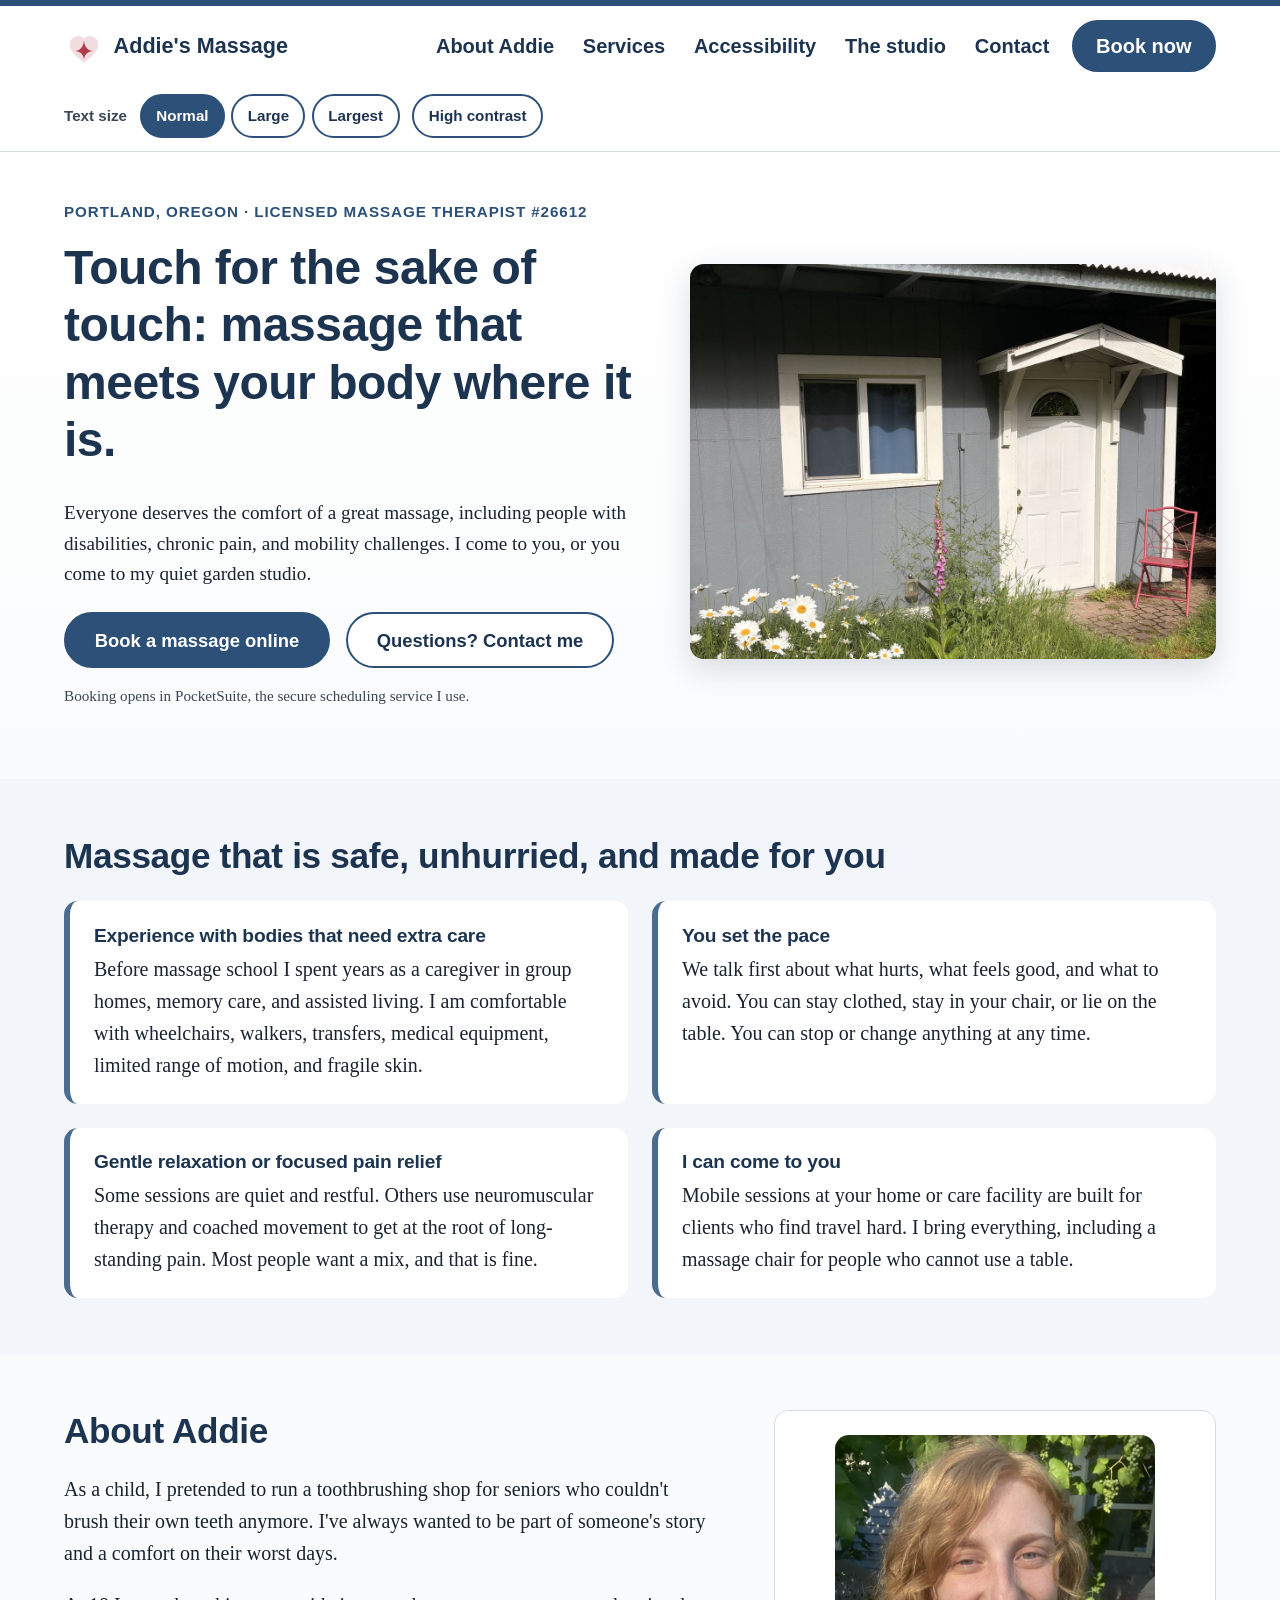
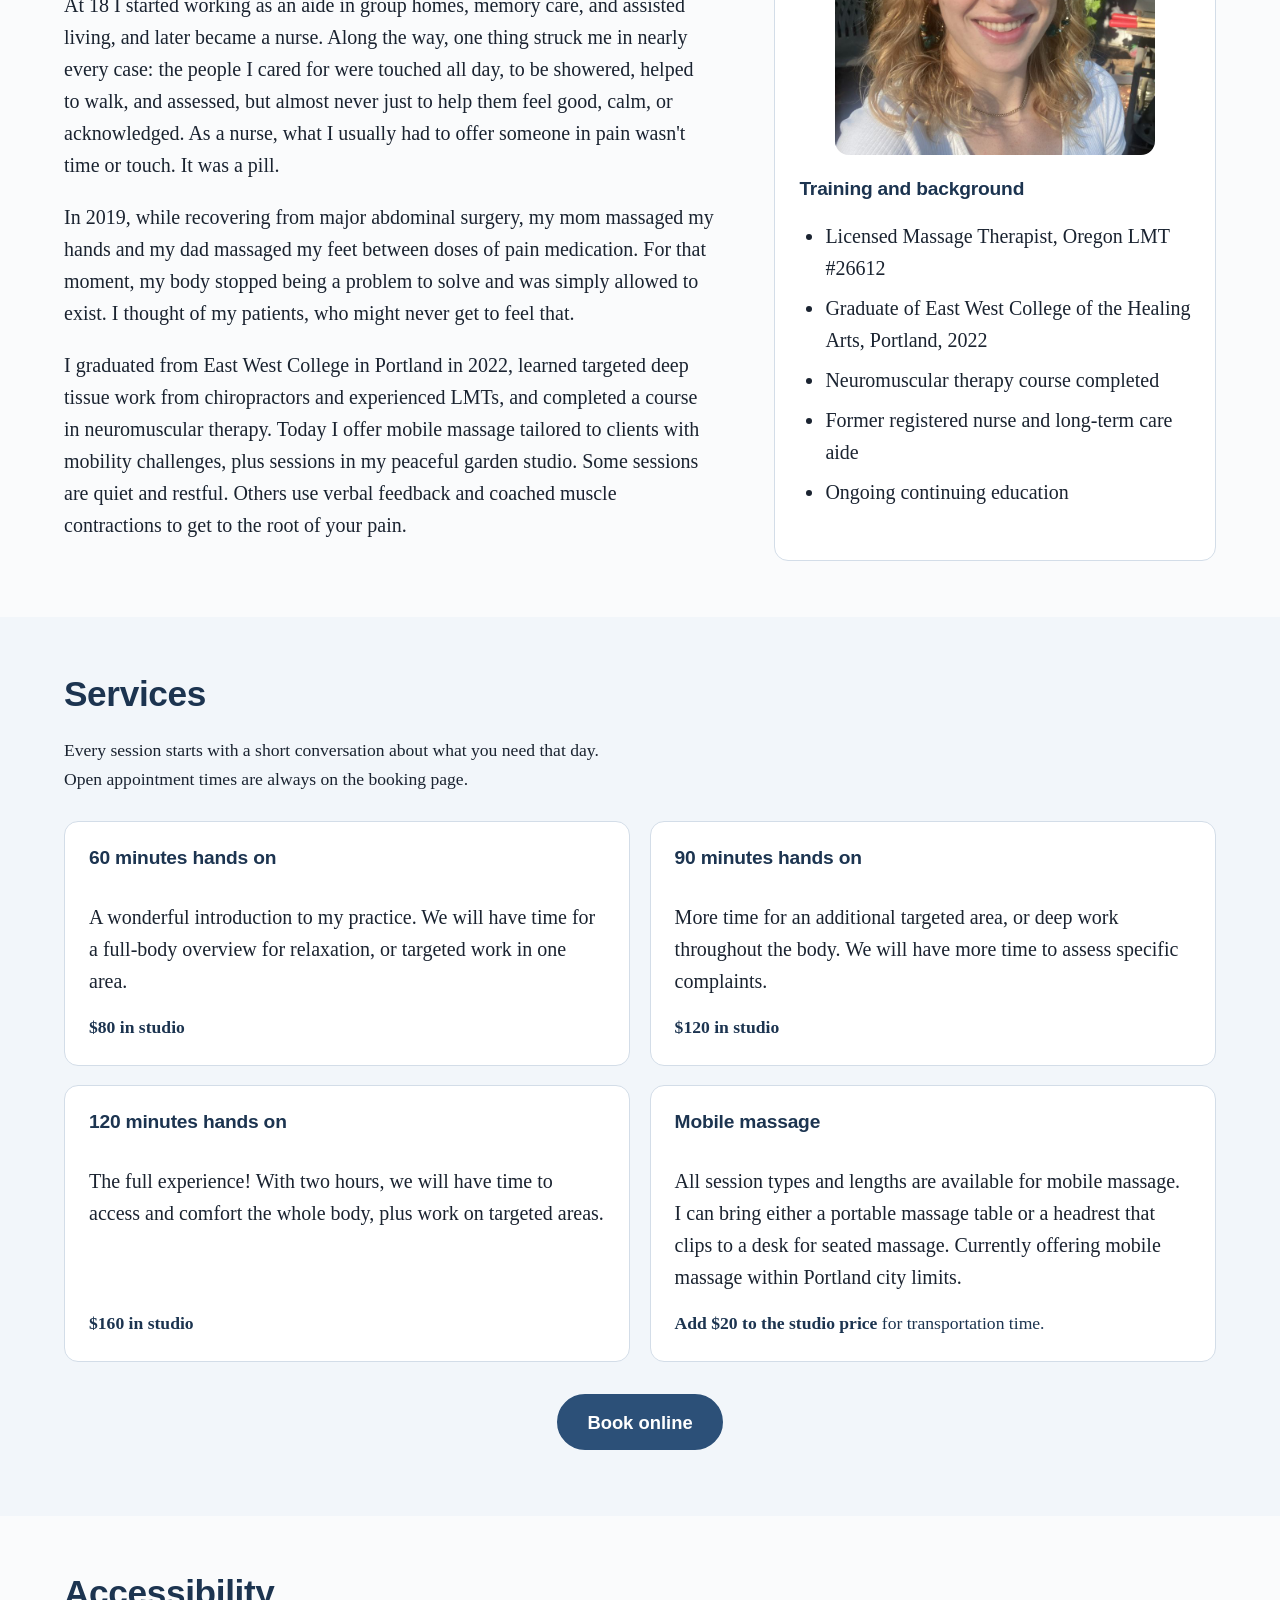
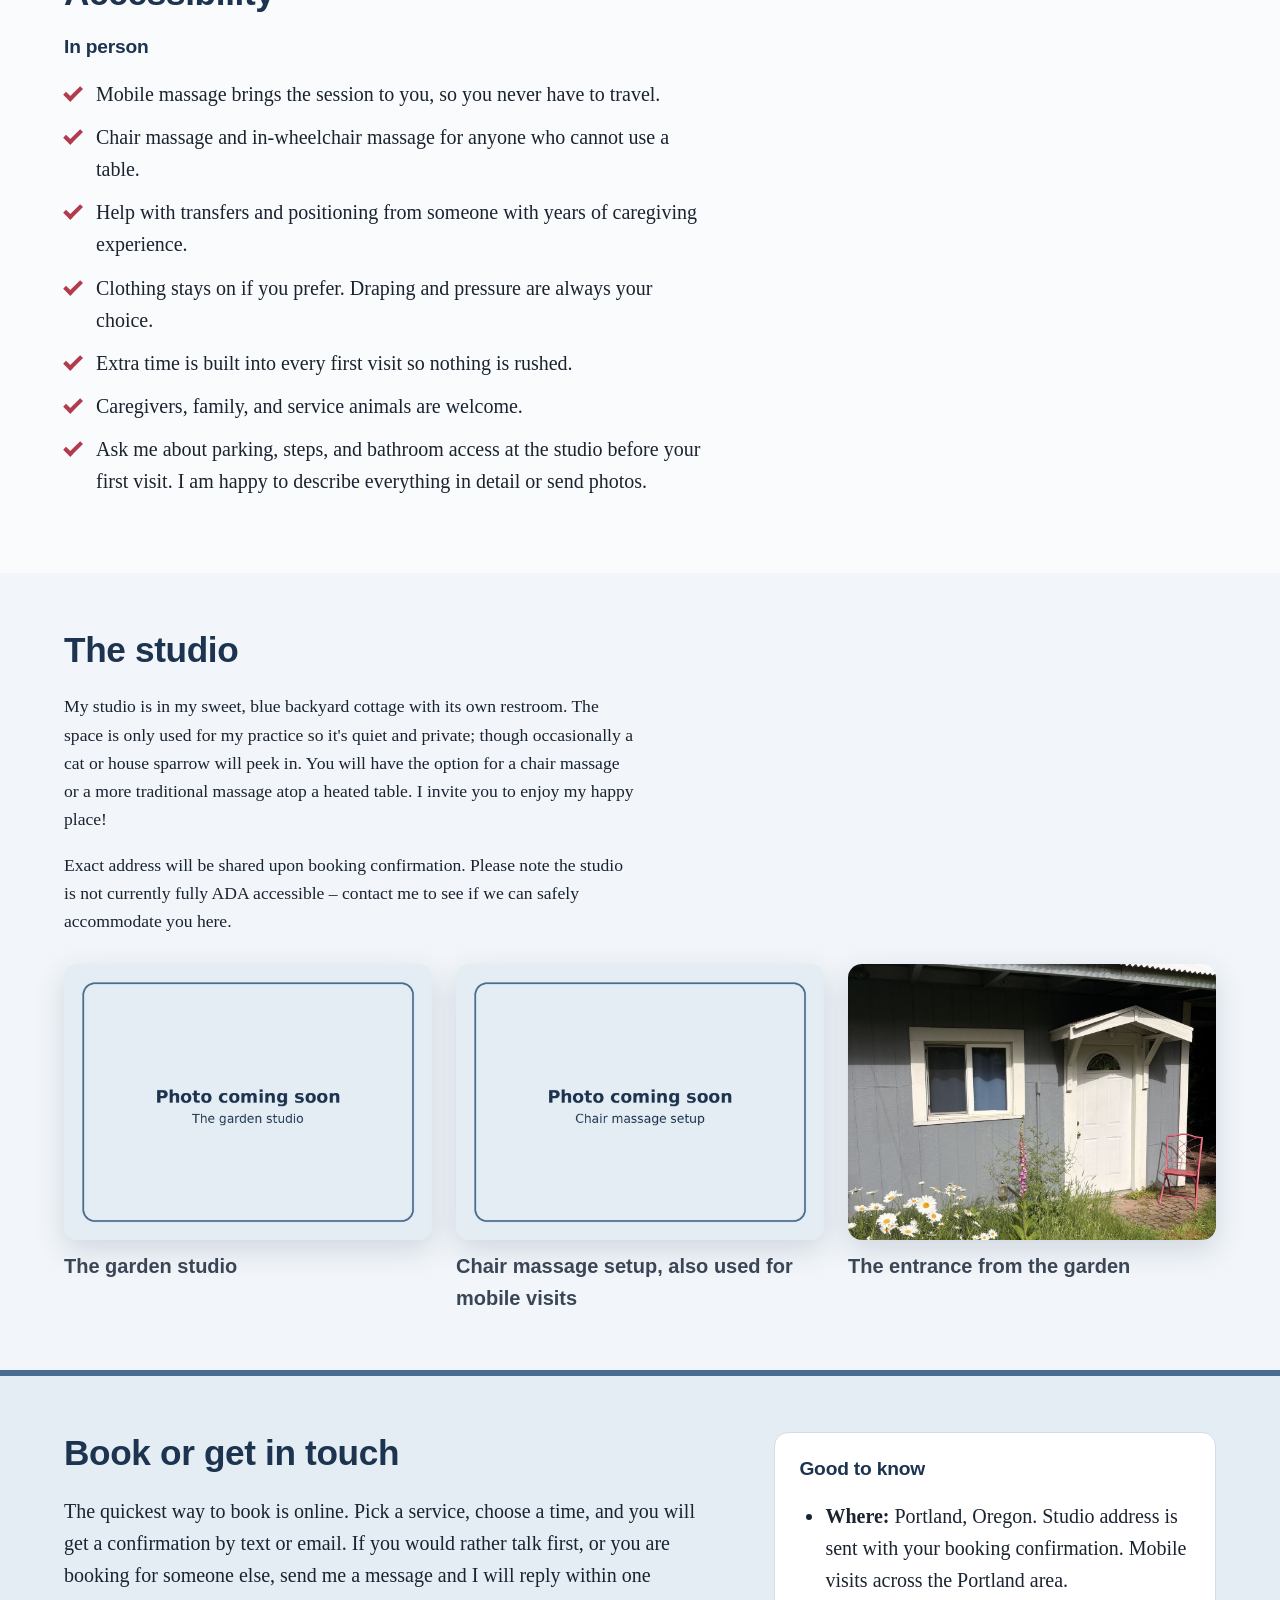
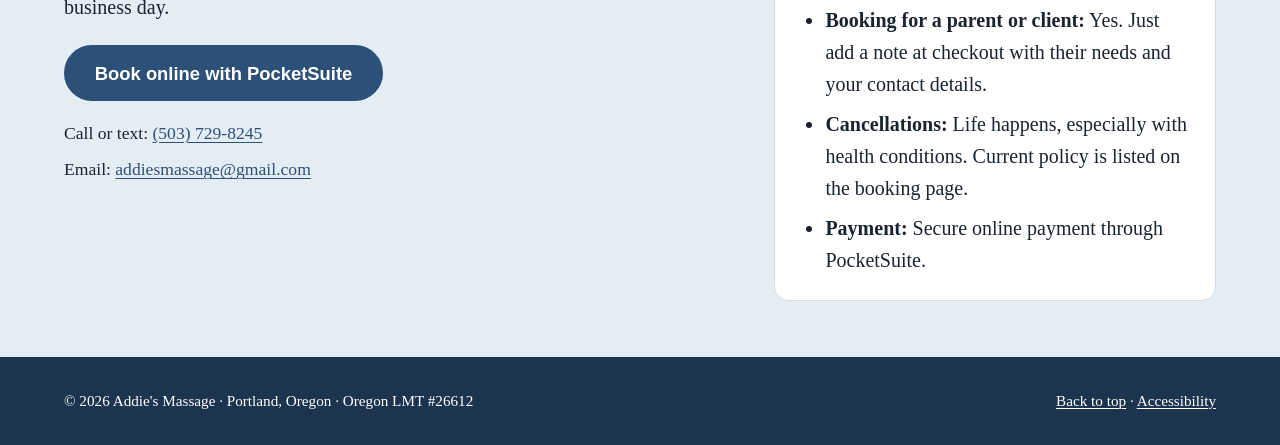
==== commit e28c3435: "Use 'access' in the 120-minute description Co-Authored-By: Claude Opus 5.5 <noreply@anthropic.com> C" ====
--- a/index.html
+++ b/index.html
@@ -155,7 +155,7 @@
           </article>
           <article class="card service-card">
             <h3>120 minutes hands on</h3>
-            <p>The full experience! With two hours, we will have time to assess and comfort the whole body, plus work on targeted areas.</p>
+            <p>The full experience! With two hours, we will have time to access and comfort the whole body, plus work on targeted areas.</p>
             <p class="price"><strong>$160 in studio</strong></p>
           </article>
           <article class="card service-card">
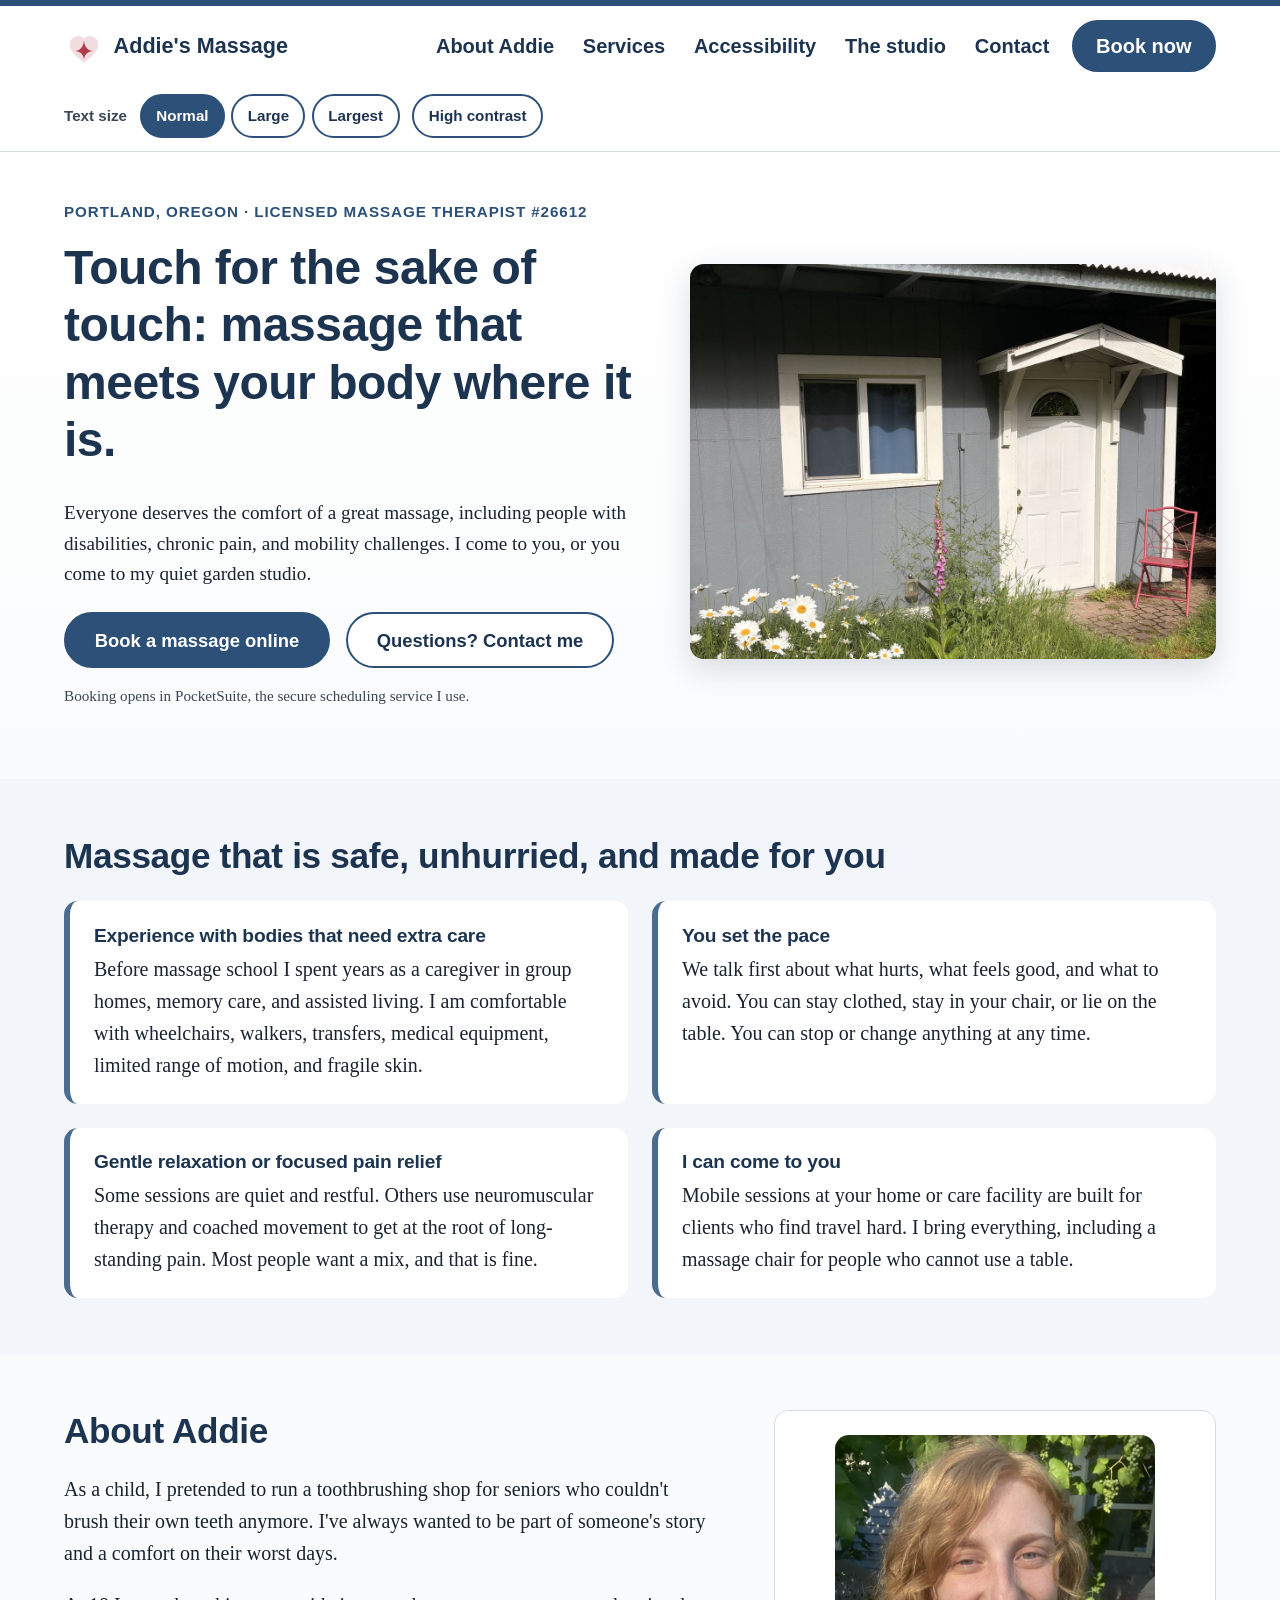
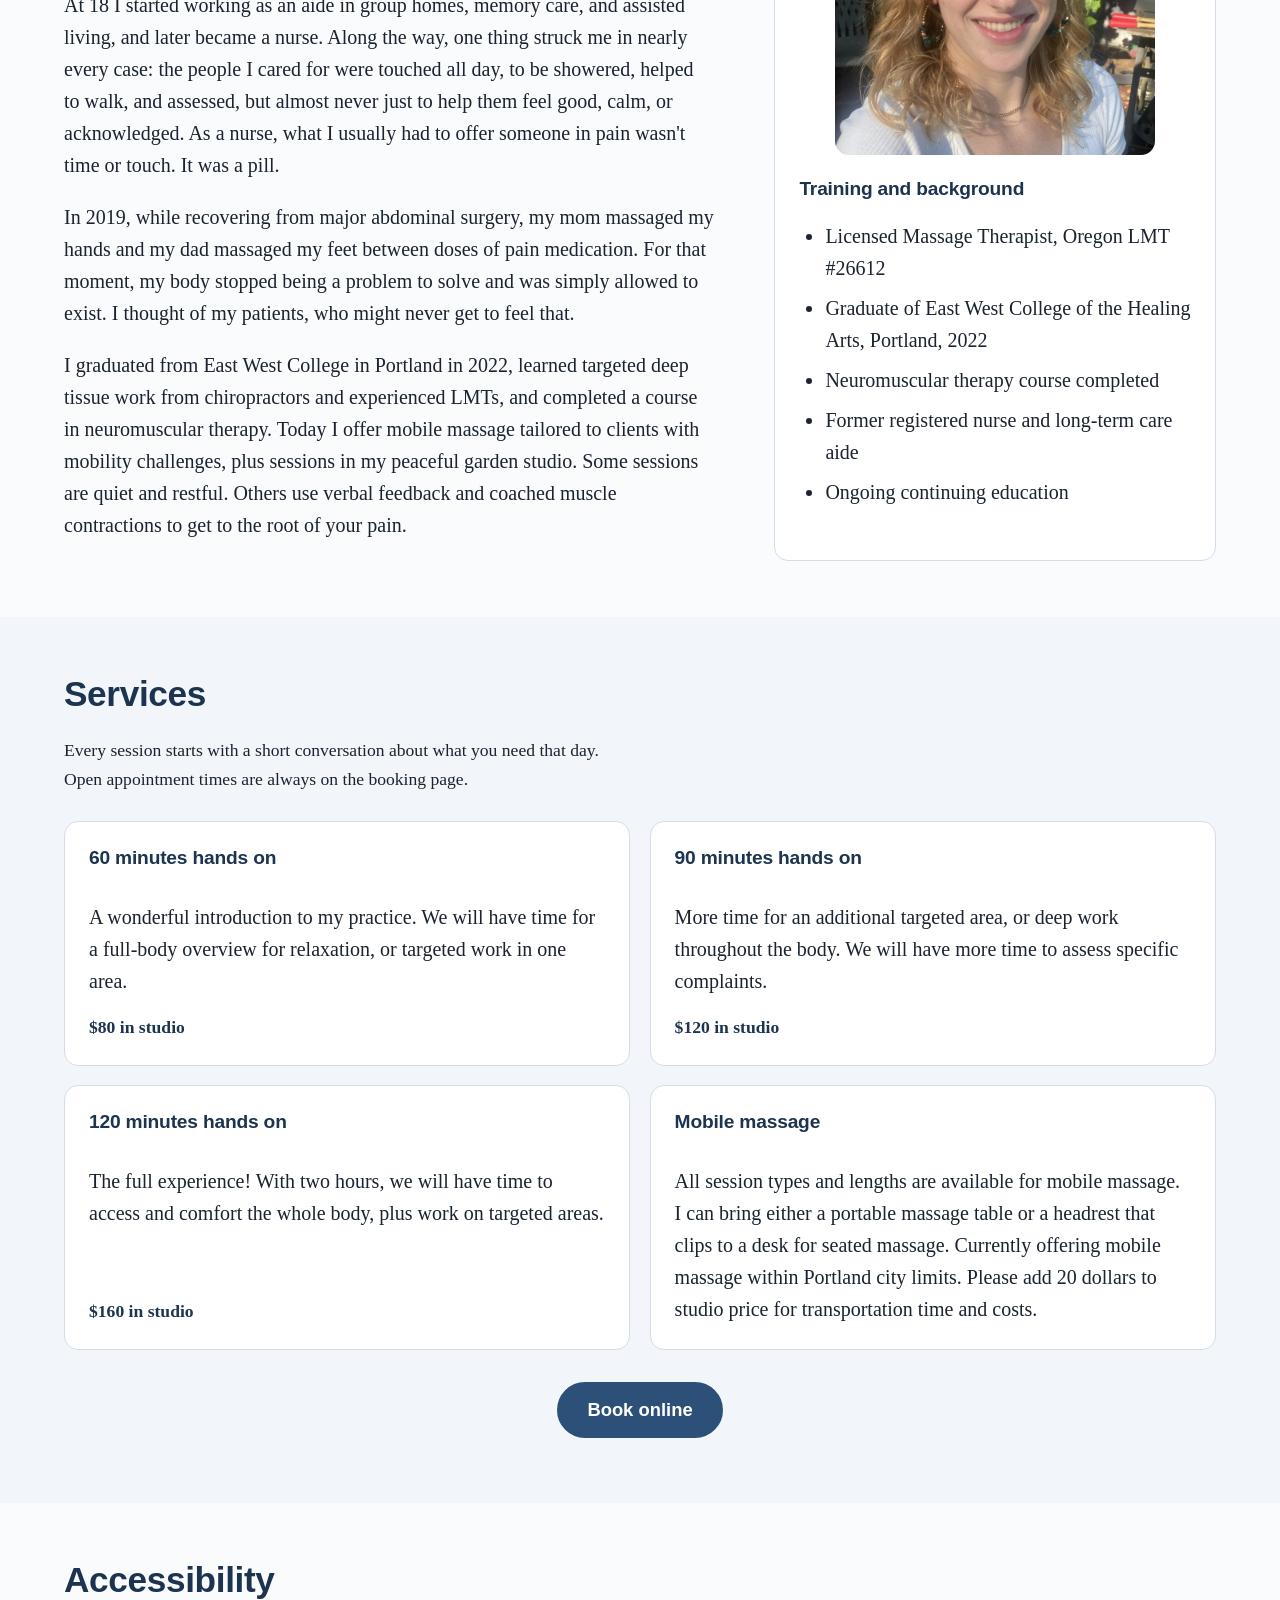
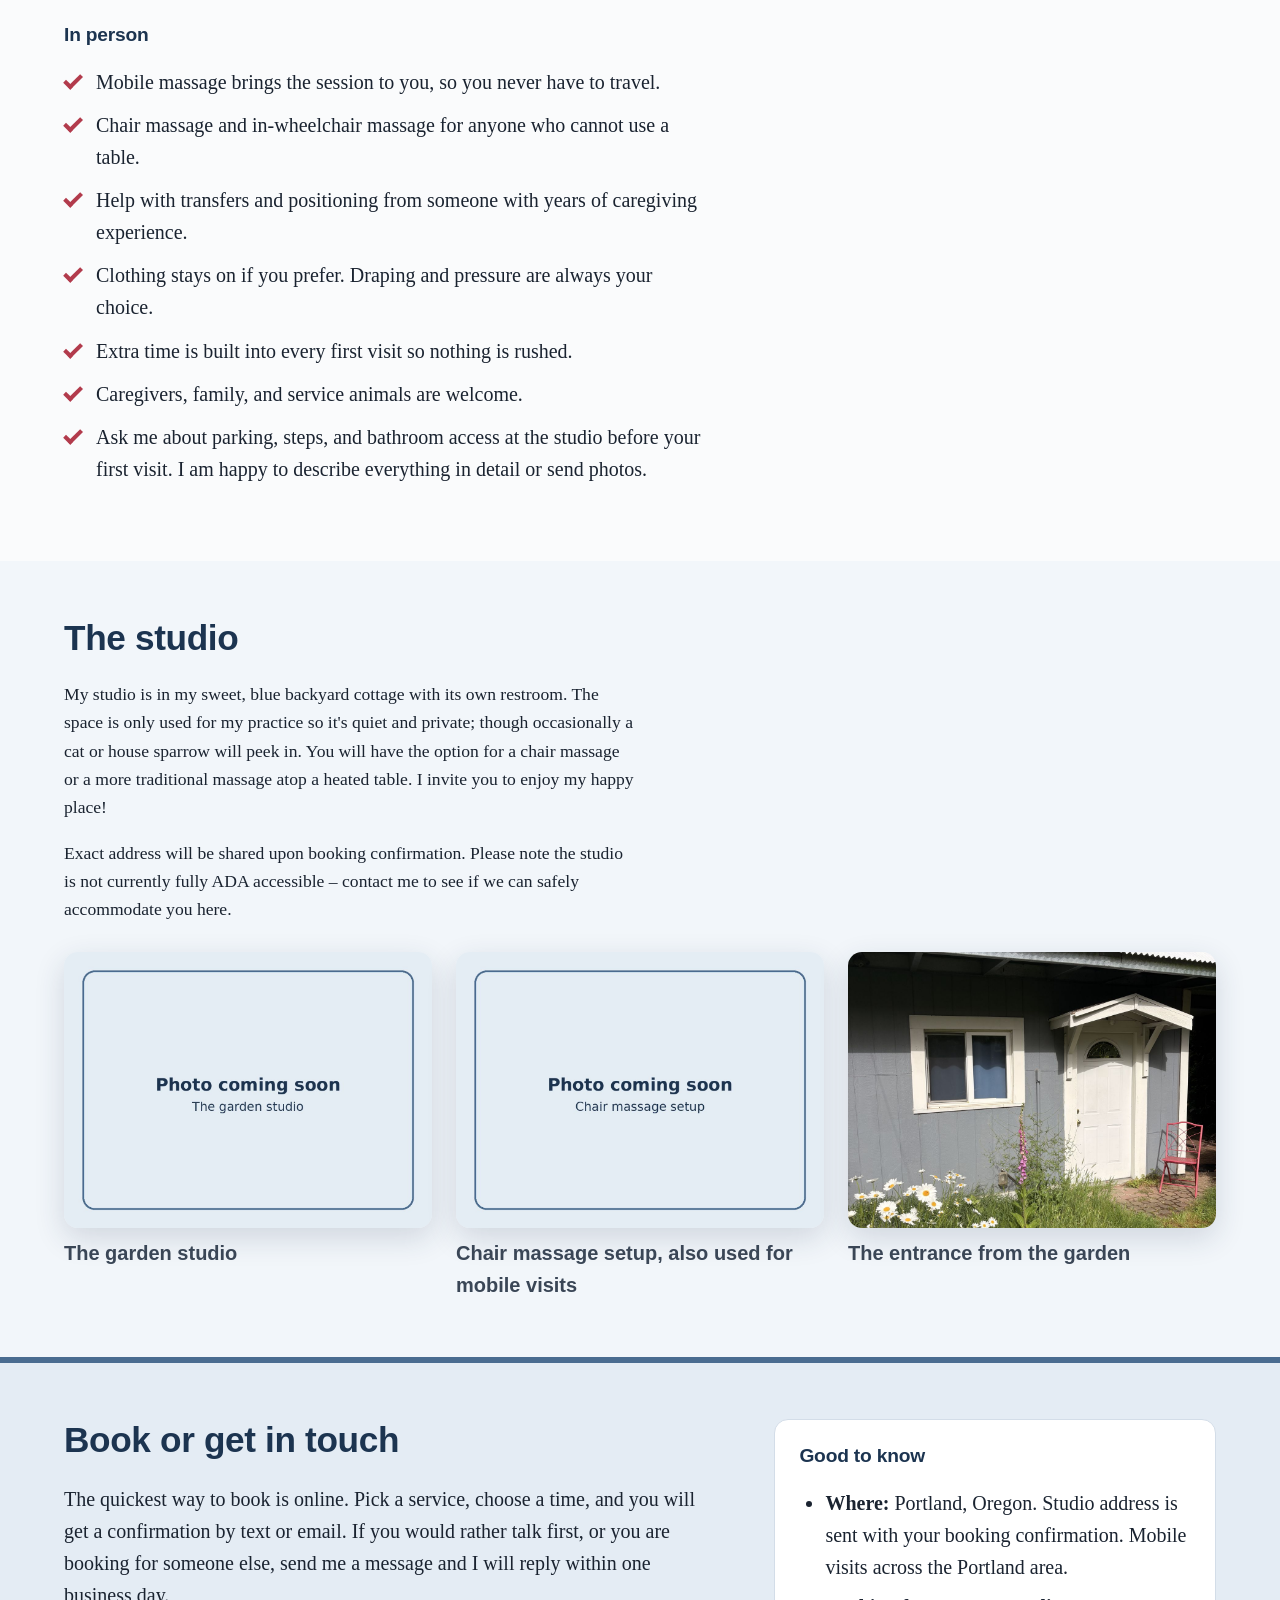
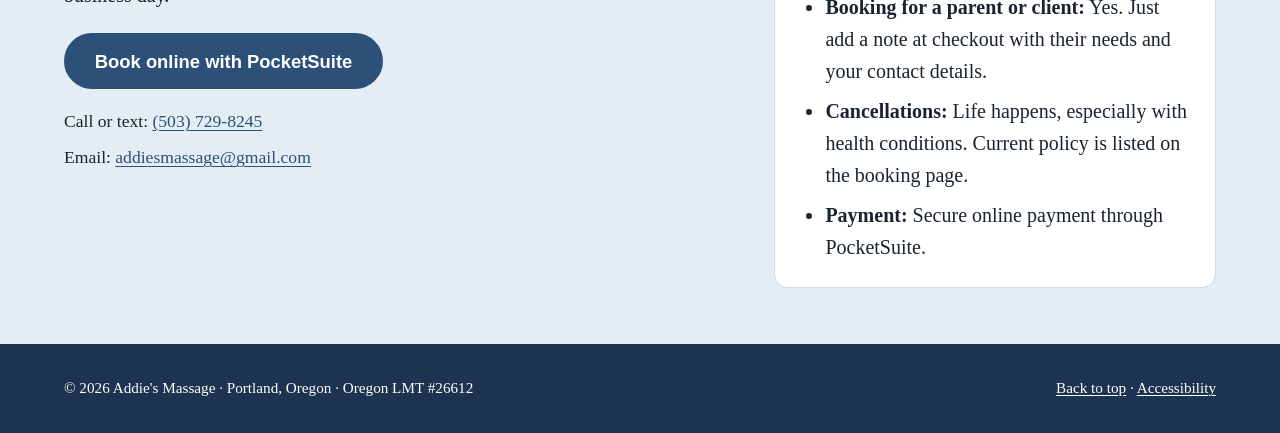
==== commit 9ce5fda4: "Move mobile massage pricing into the description Co-Authored-By: Claude Opus 5.5 <noreply@anthropic." ====
--- a/index.html
+++ b/index.html
@@ -160,8 +160,7 @@
           </article>
           <article class="card service-card">
             <h3>Mobile massage</h3>
-            <p>All session types and lengths are available for mobile massage. I can bring either a portable massage table or a headrest that clips to a desk for seated massage. Currently offering mobile massage within Portland city limits.</p>
-            <p class="price"><strong>Add $20 to the studio price</strong> for transportation time.</p>
+            <p>All session types and lengths are available for mobile massage. I can bring either a portable massage table or a headrest that clips to a desk for seated massage. Currently offering mobile massage within Portland city limits. Please add 20 dollars to studio price for transportation time and costs.</p>
           </article>
         </div>
         <div class="cta-row center">
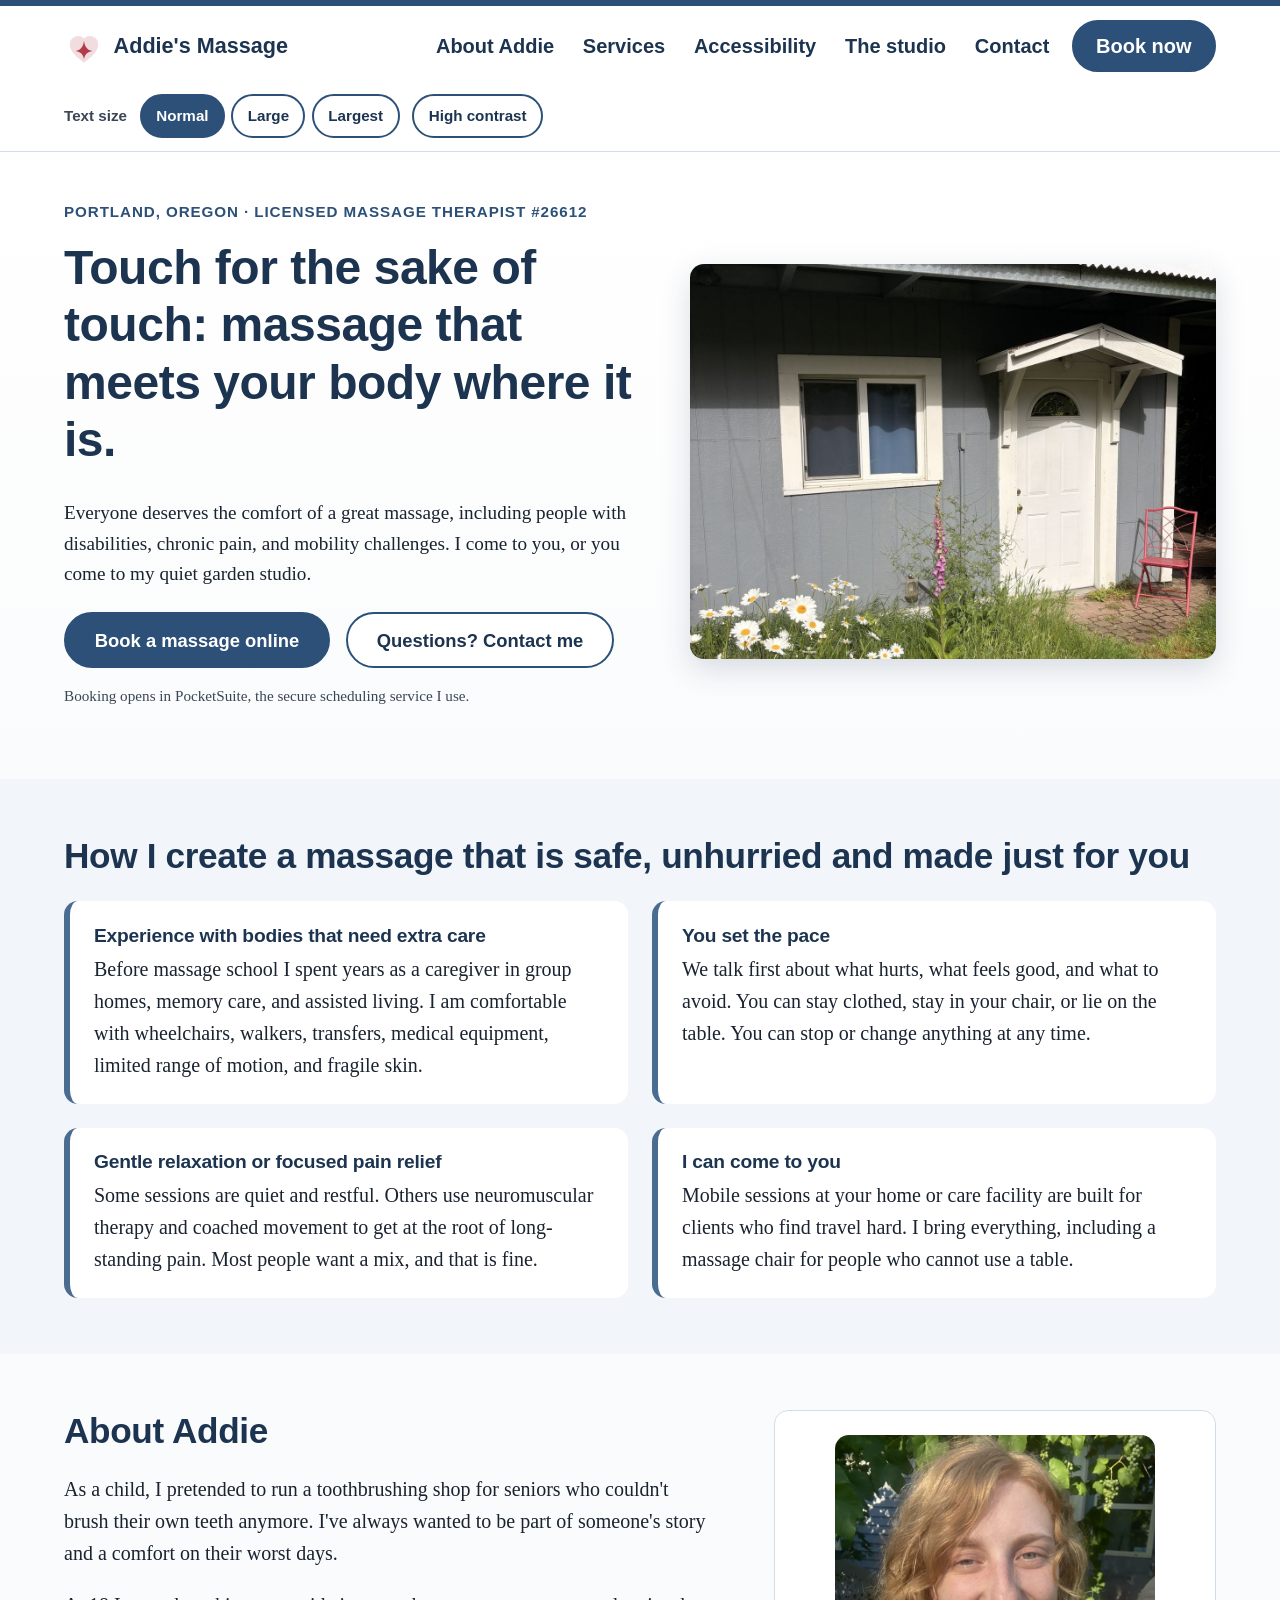
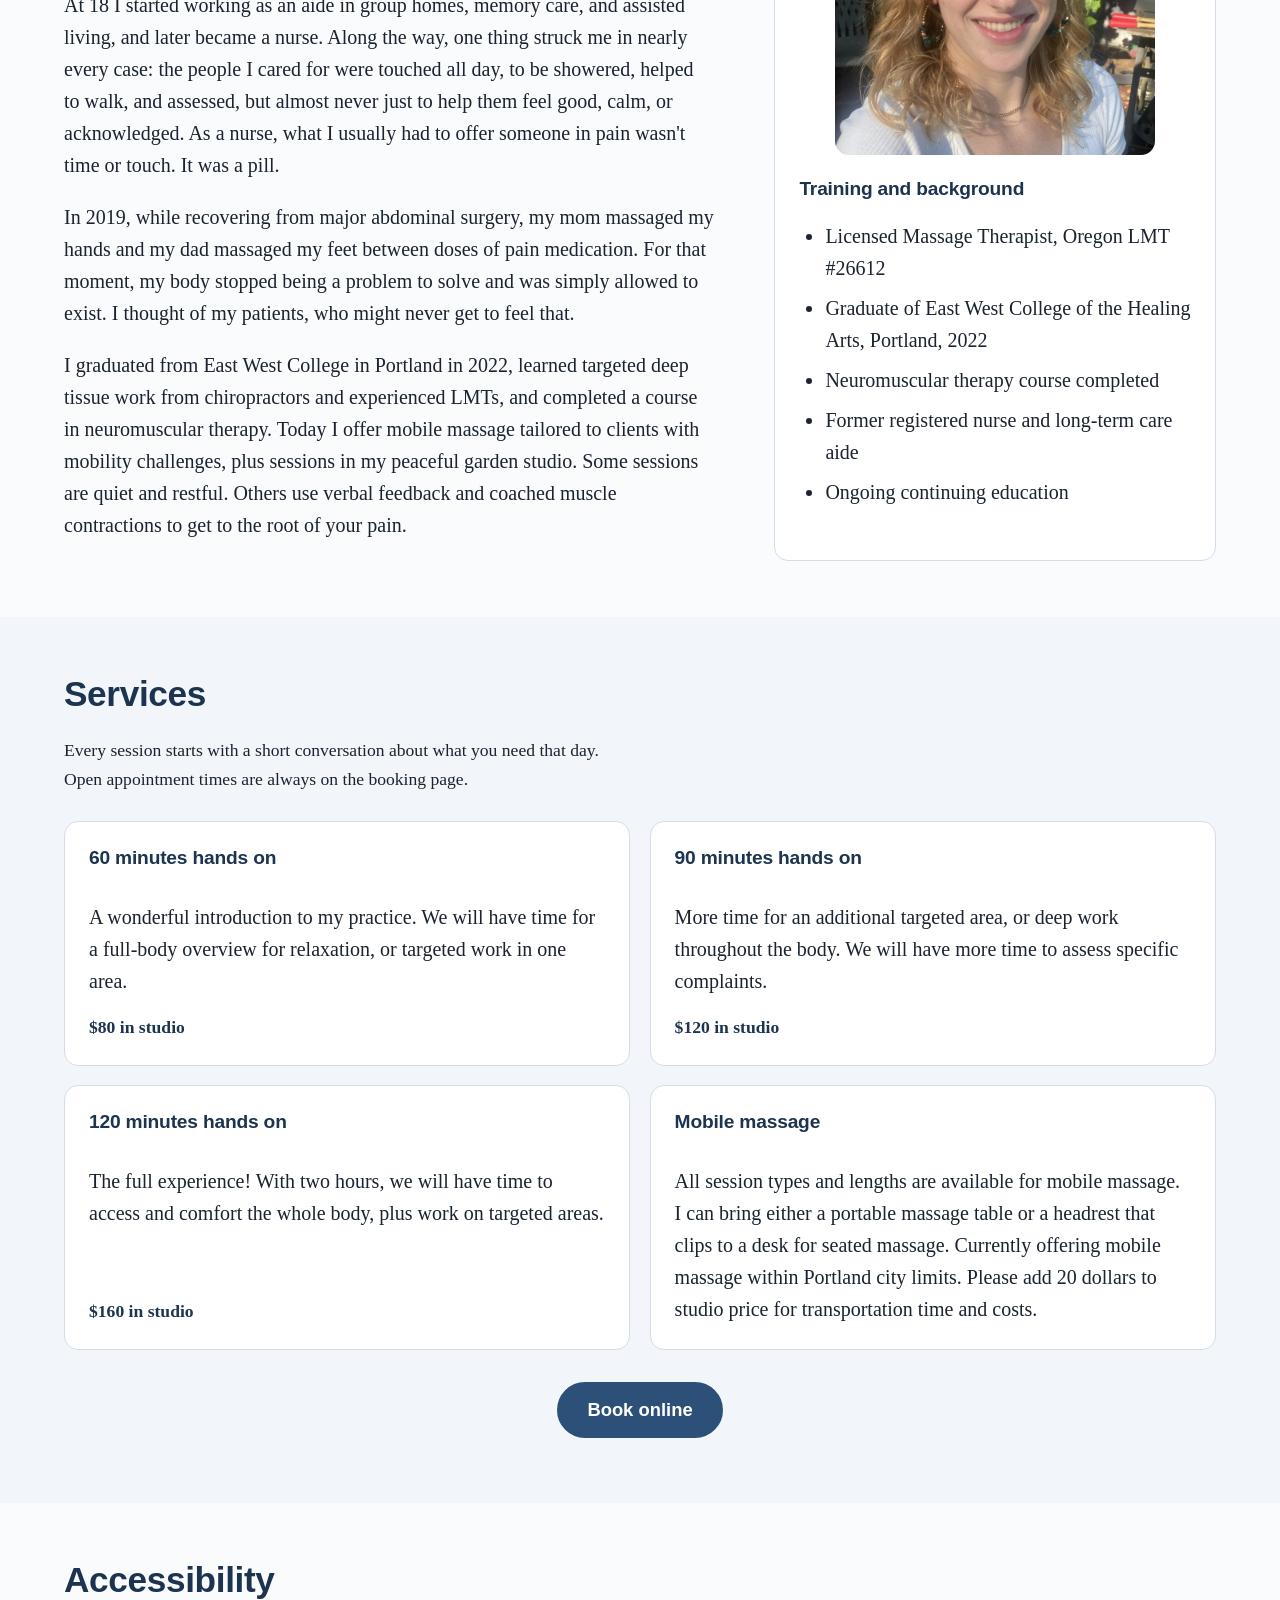
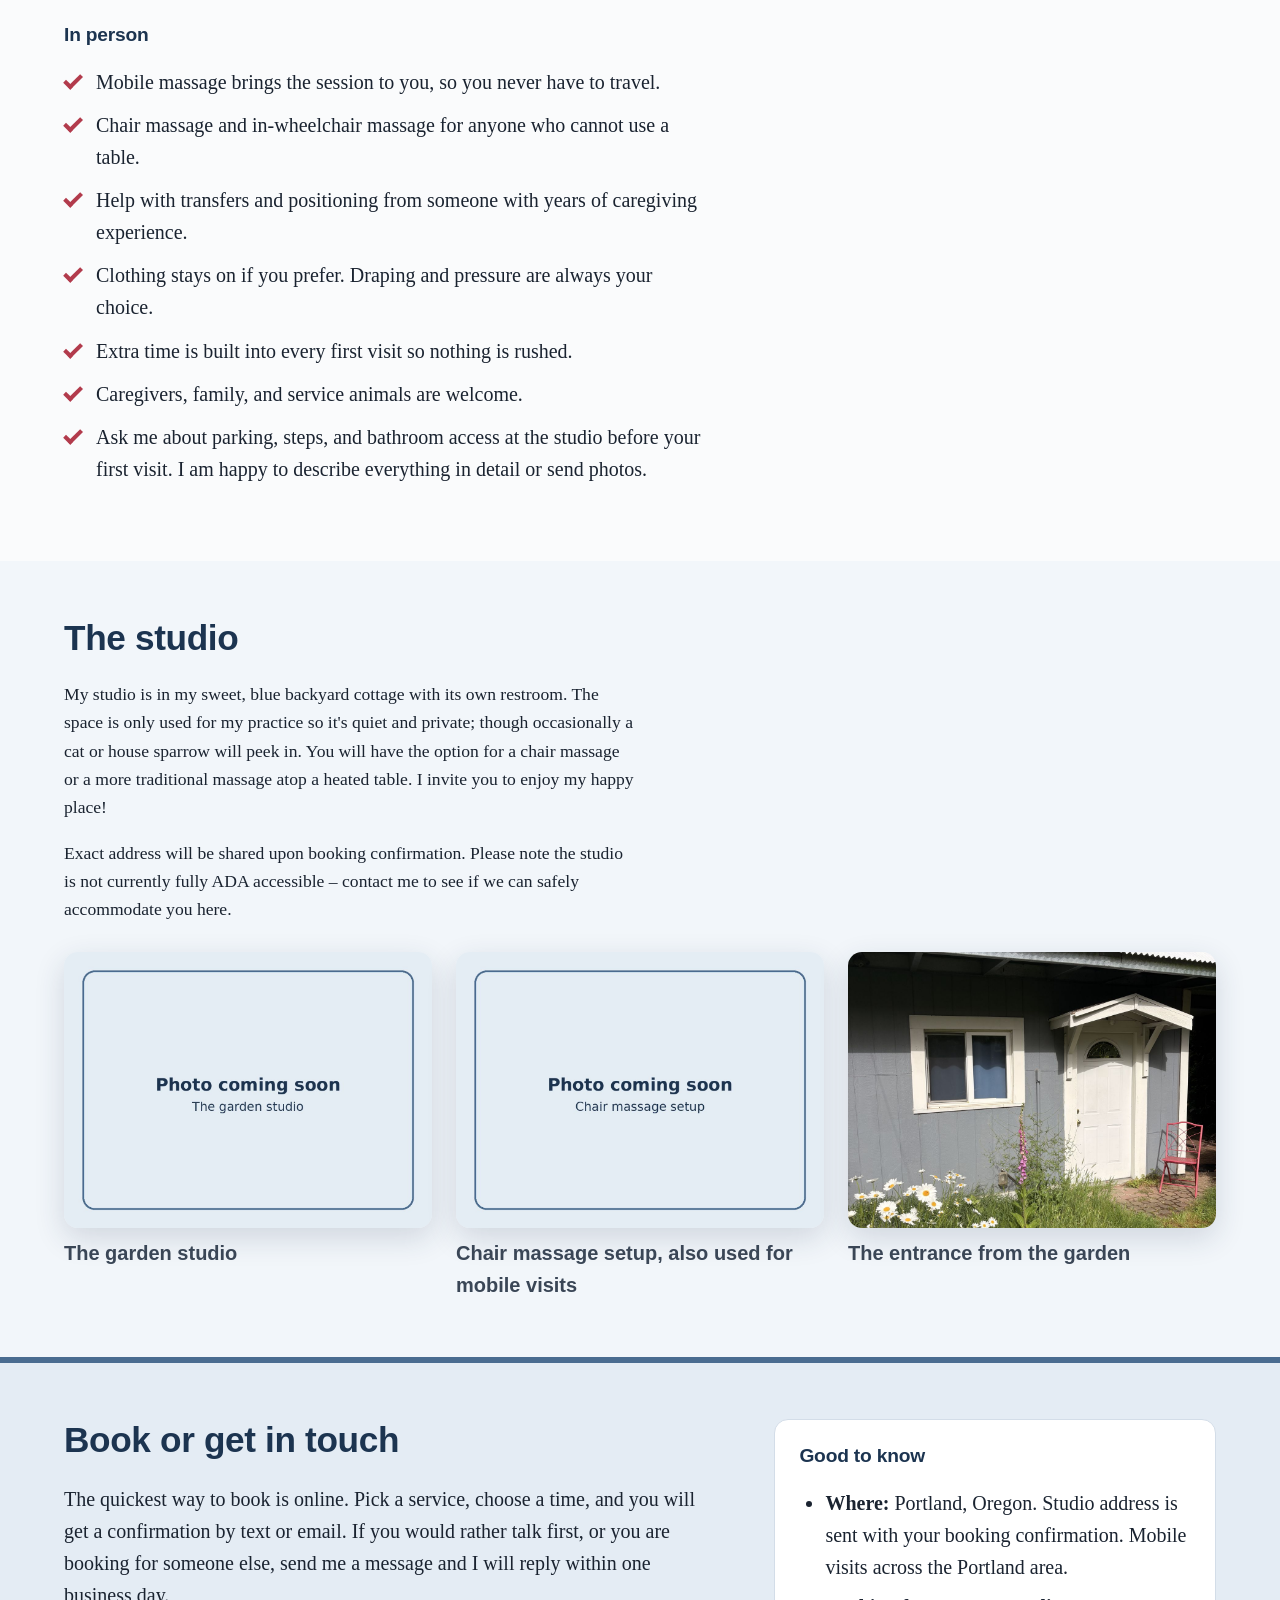
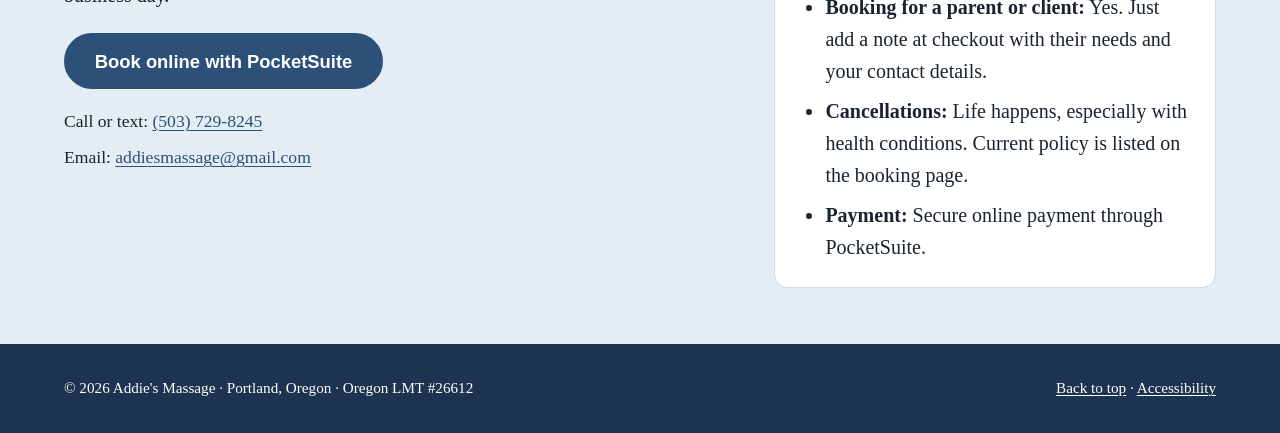
==== commit 1bb89f38: "Update the 'why' section heading Co-Authored-By: Claude Opus 5.5 <noreply@anthropic.com> Claude-Sess" ====
--- a/index.html
+++ b/index.html
@@ -93,7 +93,7 @@
 
     <section class="band band-soft" id="why" aria-labelledby="why-heading">
       <div class="wrap">
-        <h2 id="why-heading">Massage that is safe, unhurried, and made for you</h2>
+        <h2 id="why-heading">How I create a massage that is safe, unhurried and made just for you</h2>
         <ul class="feature-list">
           <li>
             <h3>Experience with bodies that need extra care</h3>
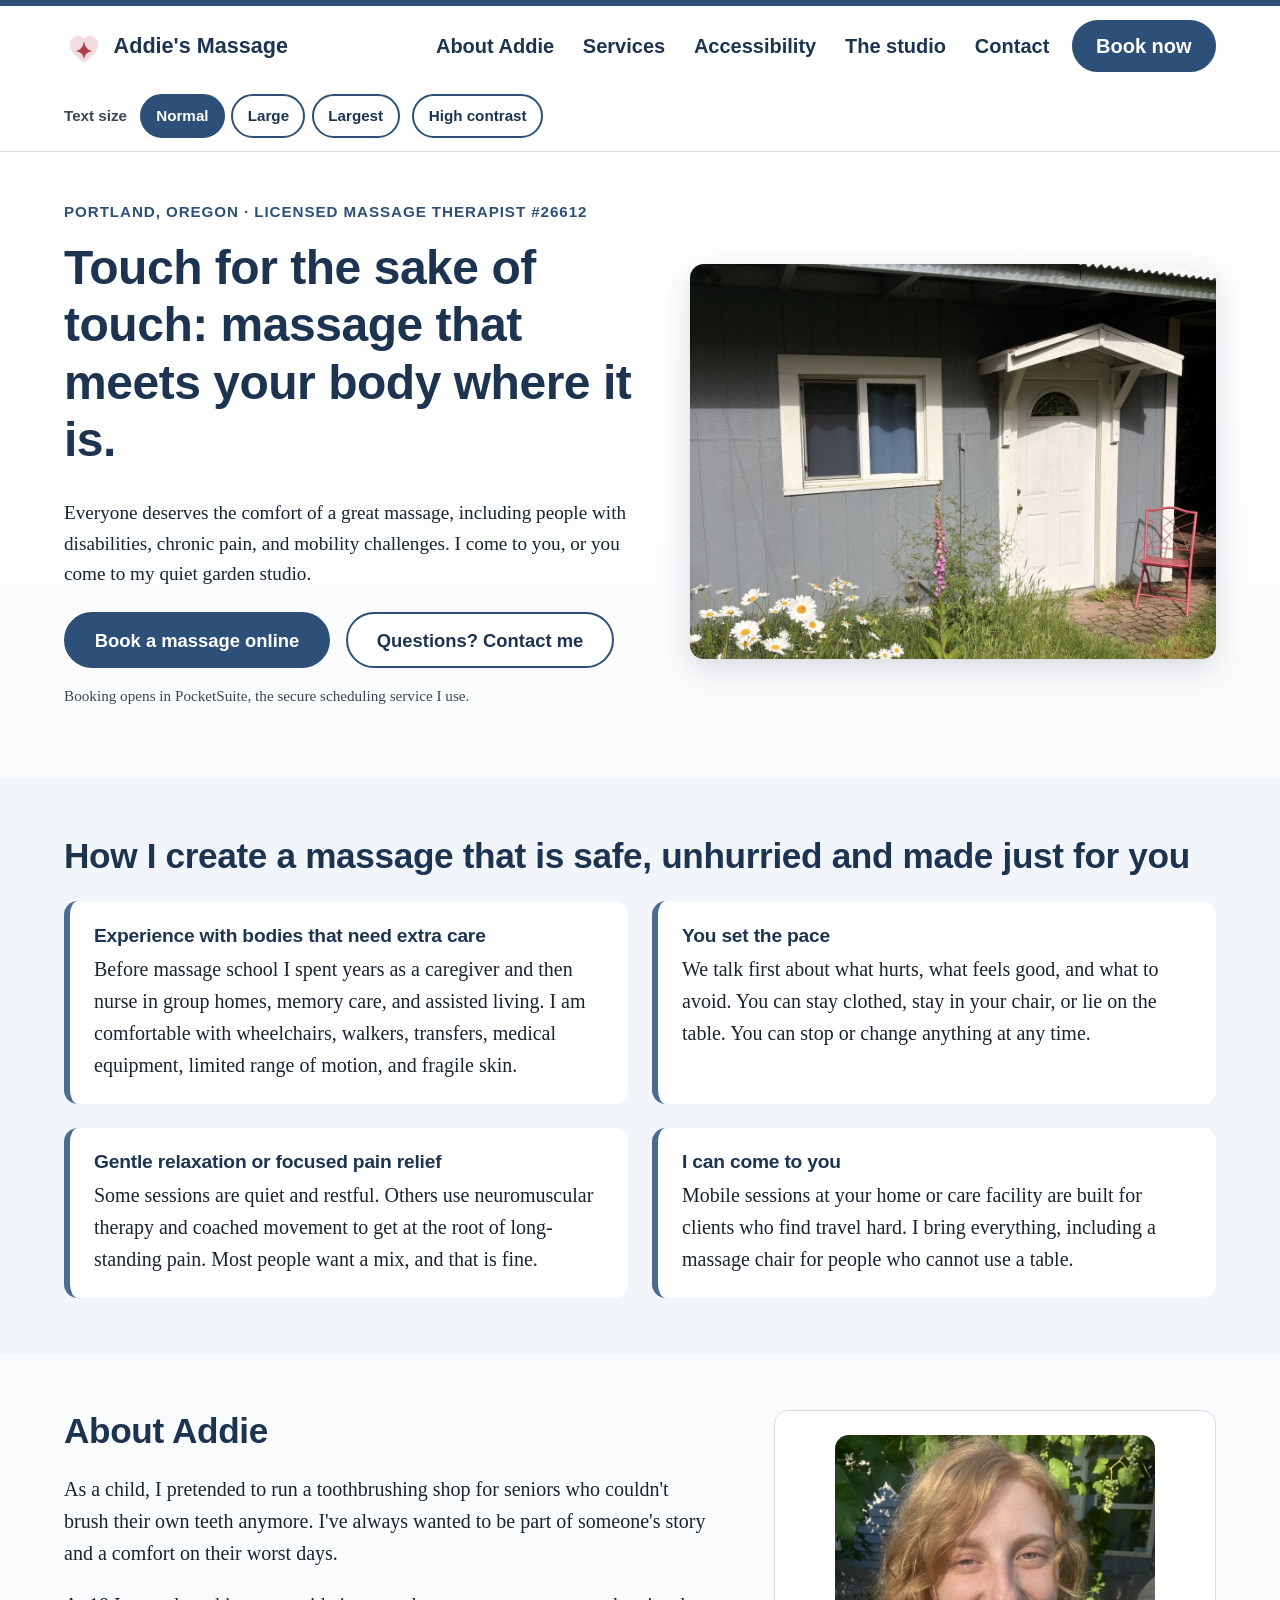
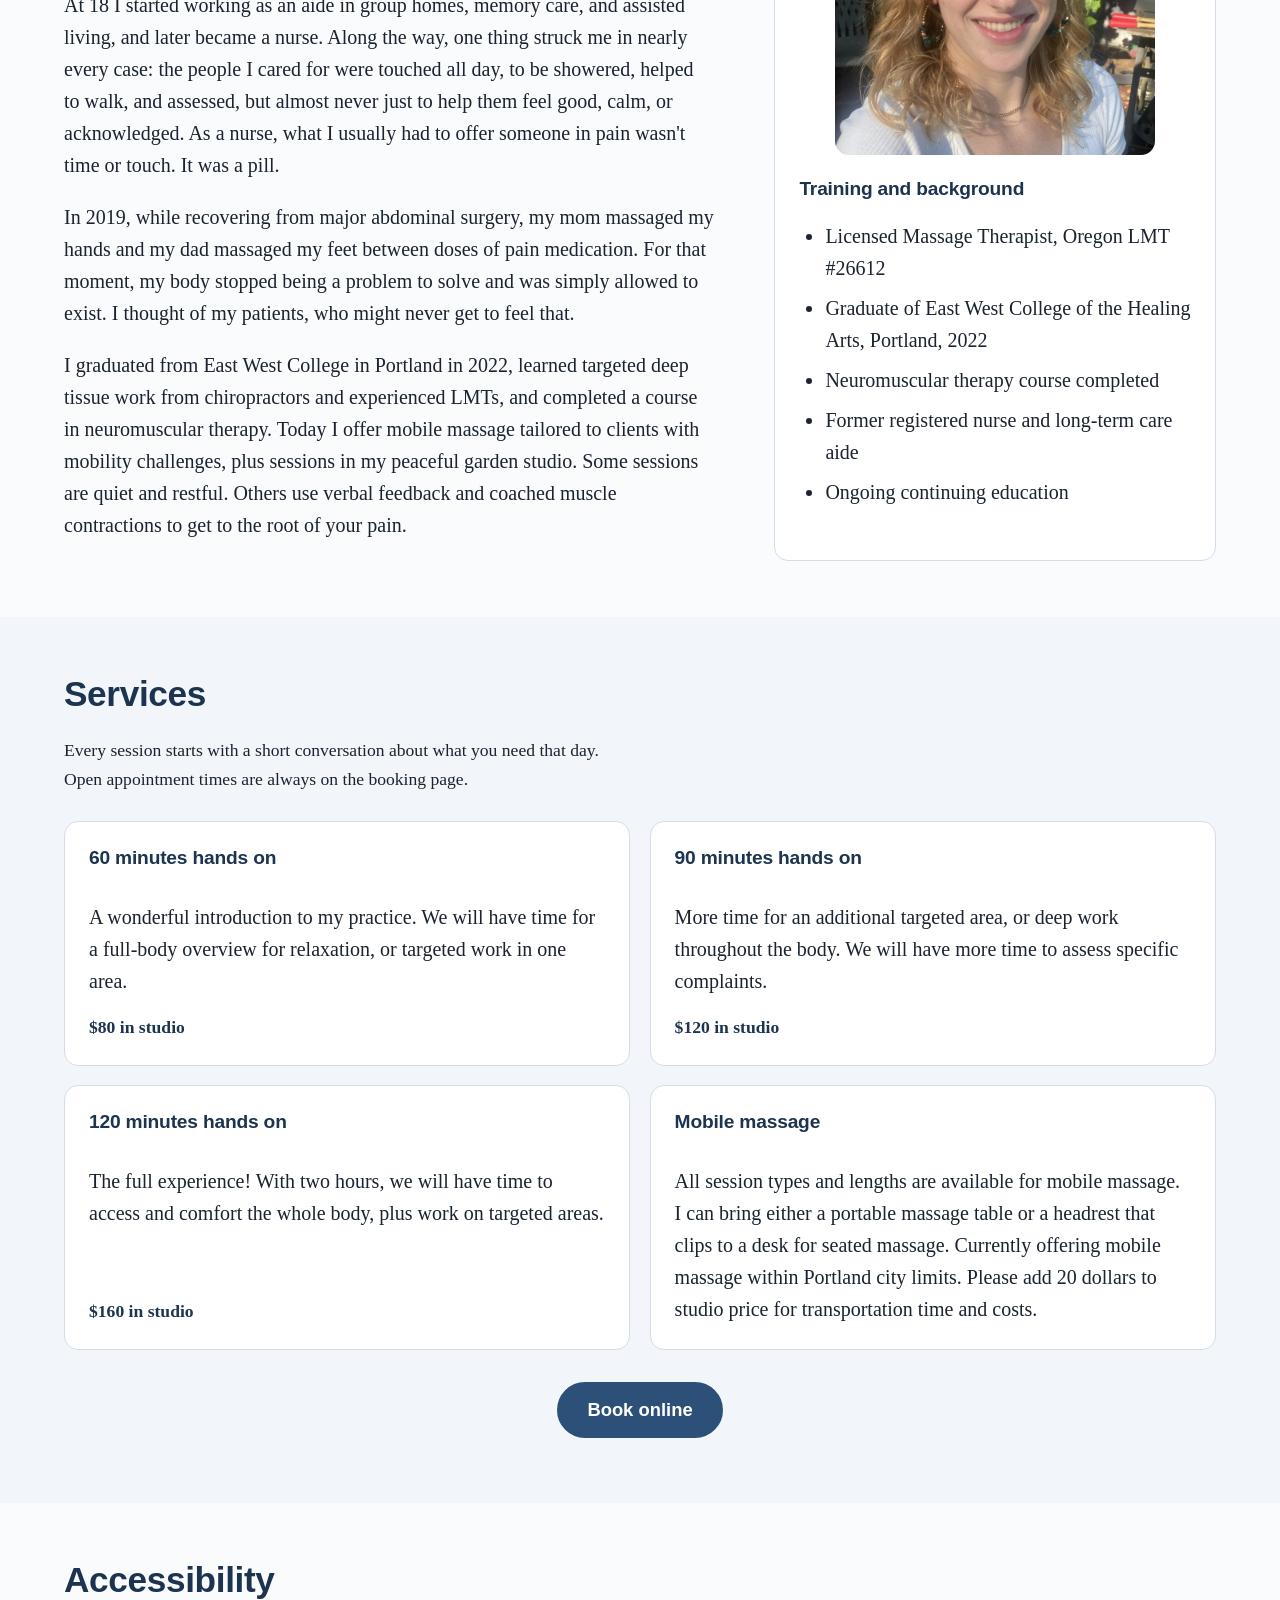
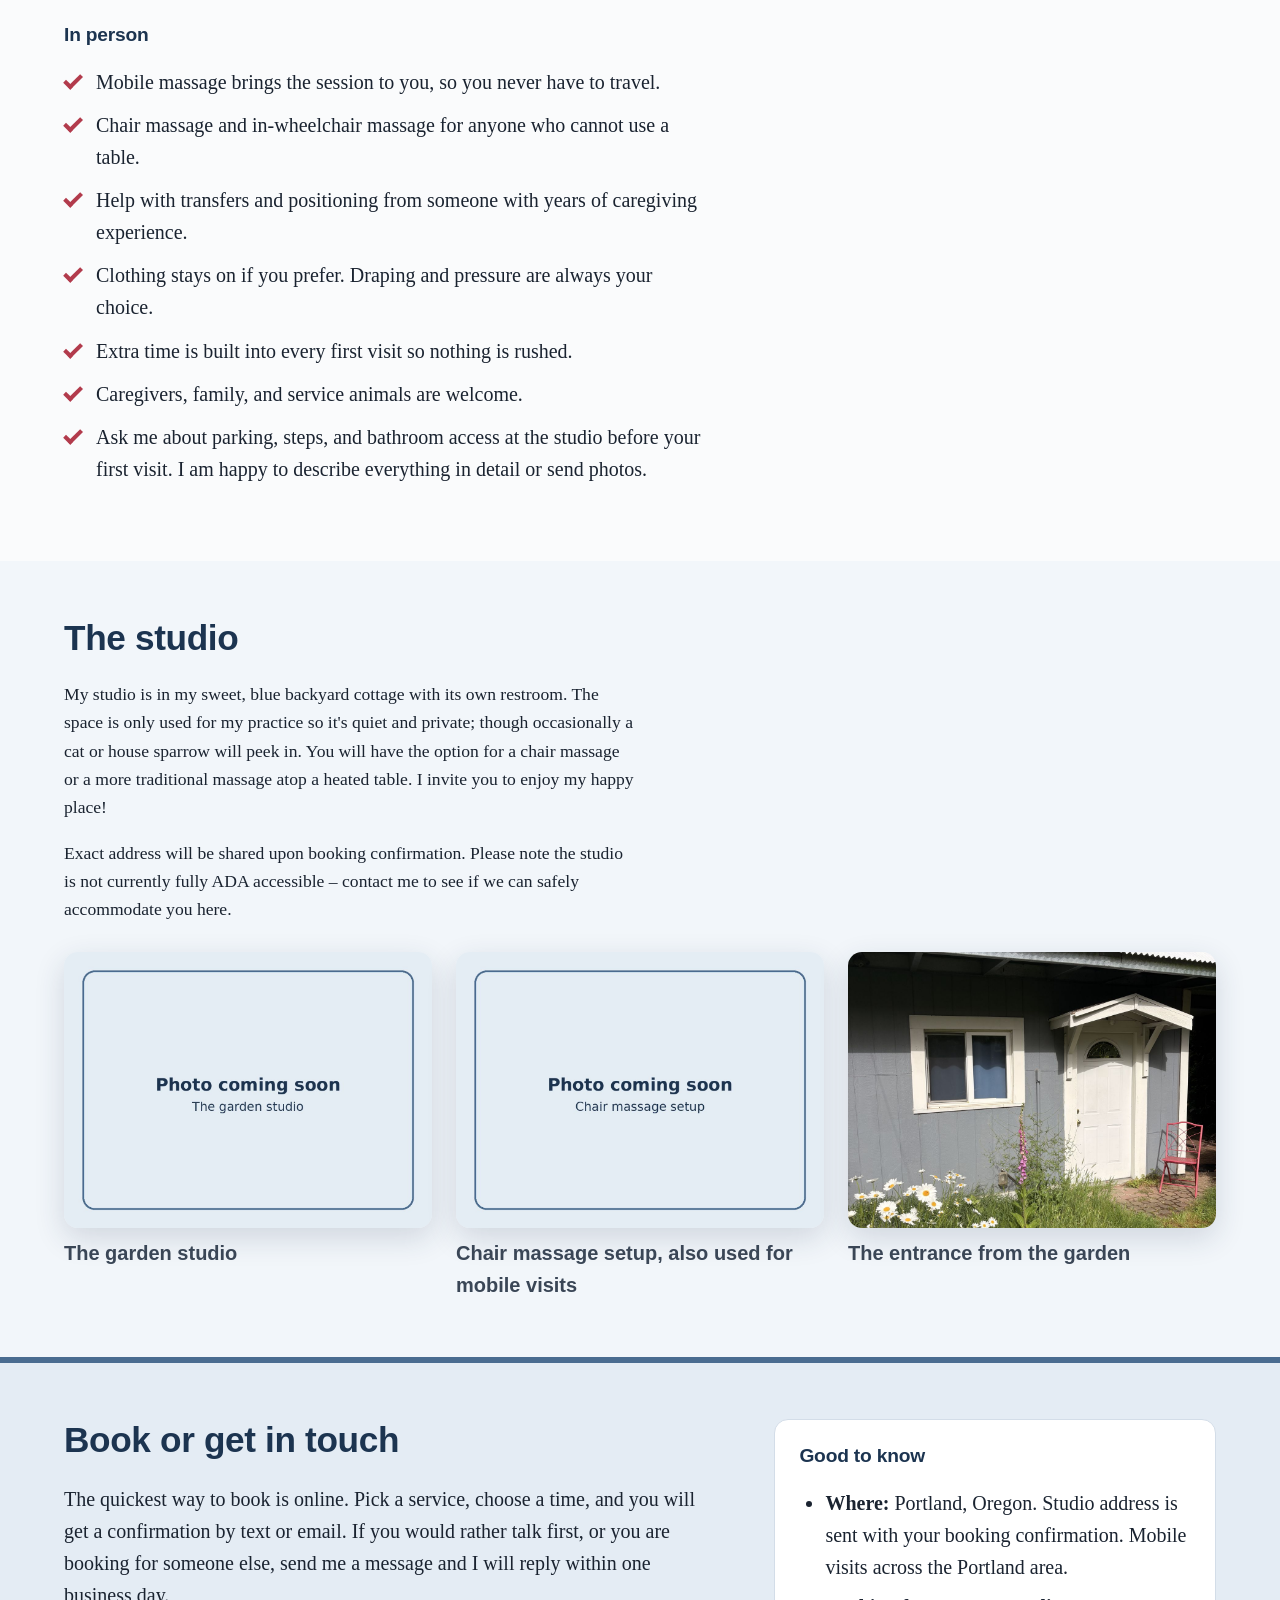
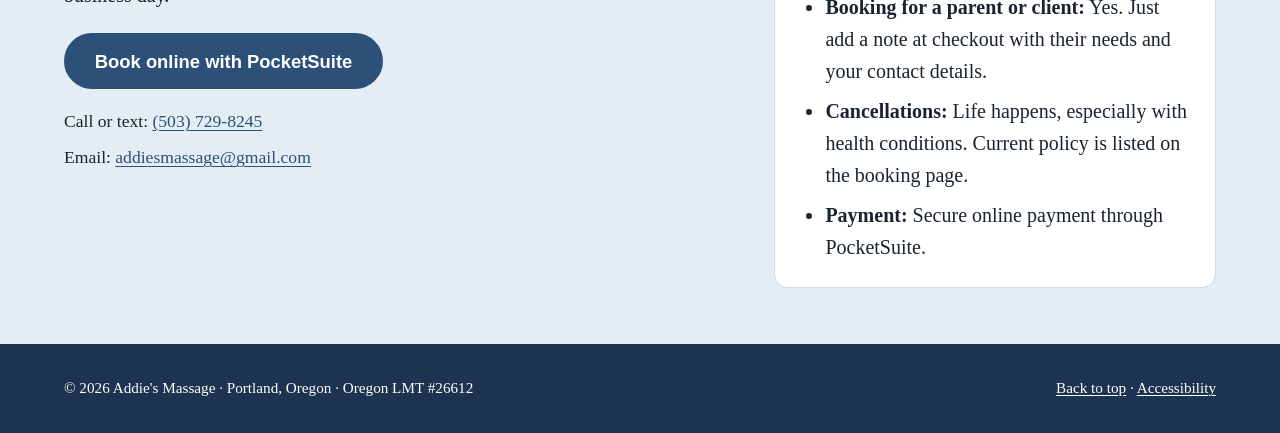
==== commit ec8936b0: "Mention nursing in the first 'why' item Co-Authored-By: Claude Opus 5.5 <noreply@anthropic.com> Clau" ====
--- a/index.html
+++ b/index.html
@@ -97,7 +97,7 @@
         <ul class="feature-list">
           <li>
             <h3>Experience with bodies that need extra care</h3>
-            <p>Before massage school I spent years as a caregiver in group homes, memory care, and assisted living. I am comfortable with wheelchairs, walkers, transfers, medical equipment, limited range of motion, and fragile skin.</p>
+            <p>Before massage school I spent years as a caregiver and then nurse in group homes, memory care, and assisted living. I am comfortable with wheelchairs, walkers, transfers, medical equipment, limited range of motion, and fragile skin.</p>
           </li>
           <li>
             <h3>You set the pace</h3>
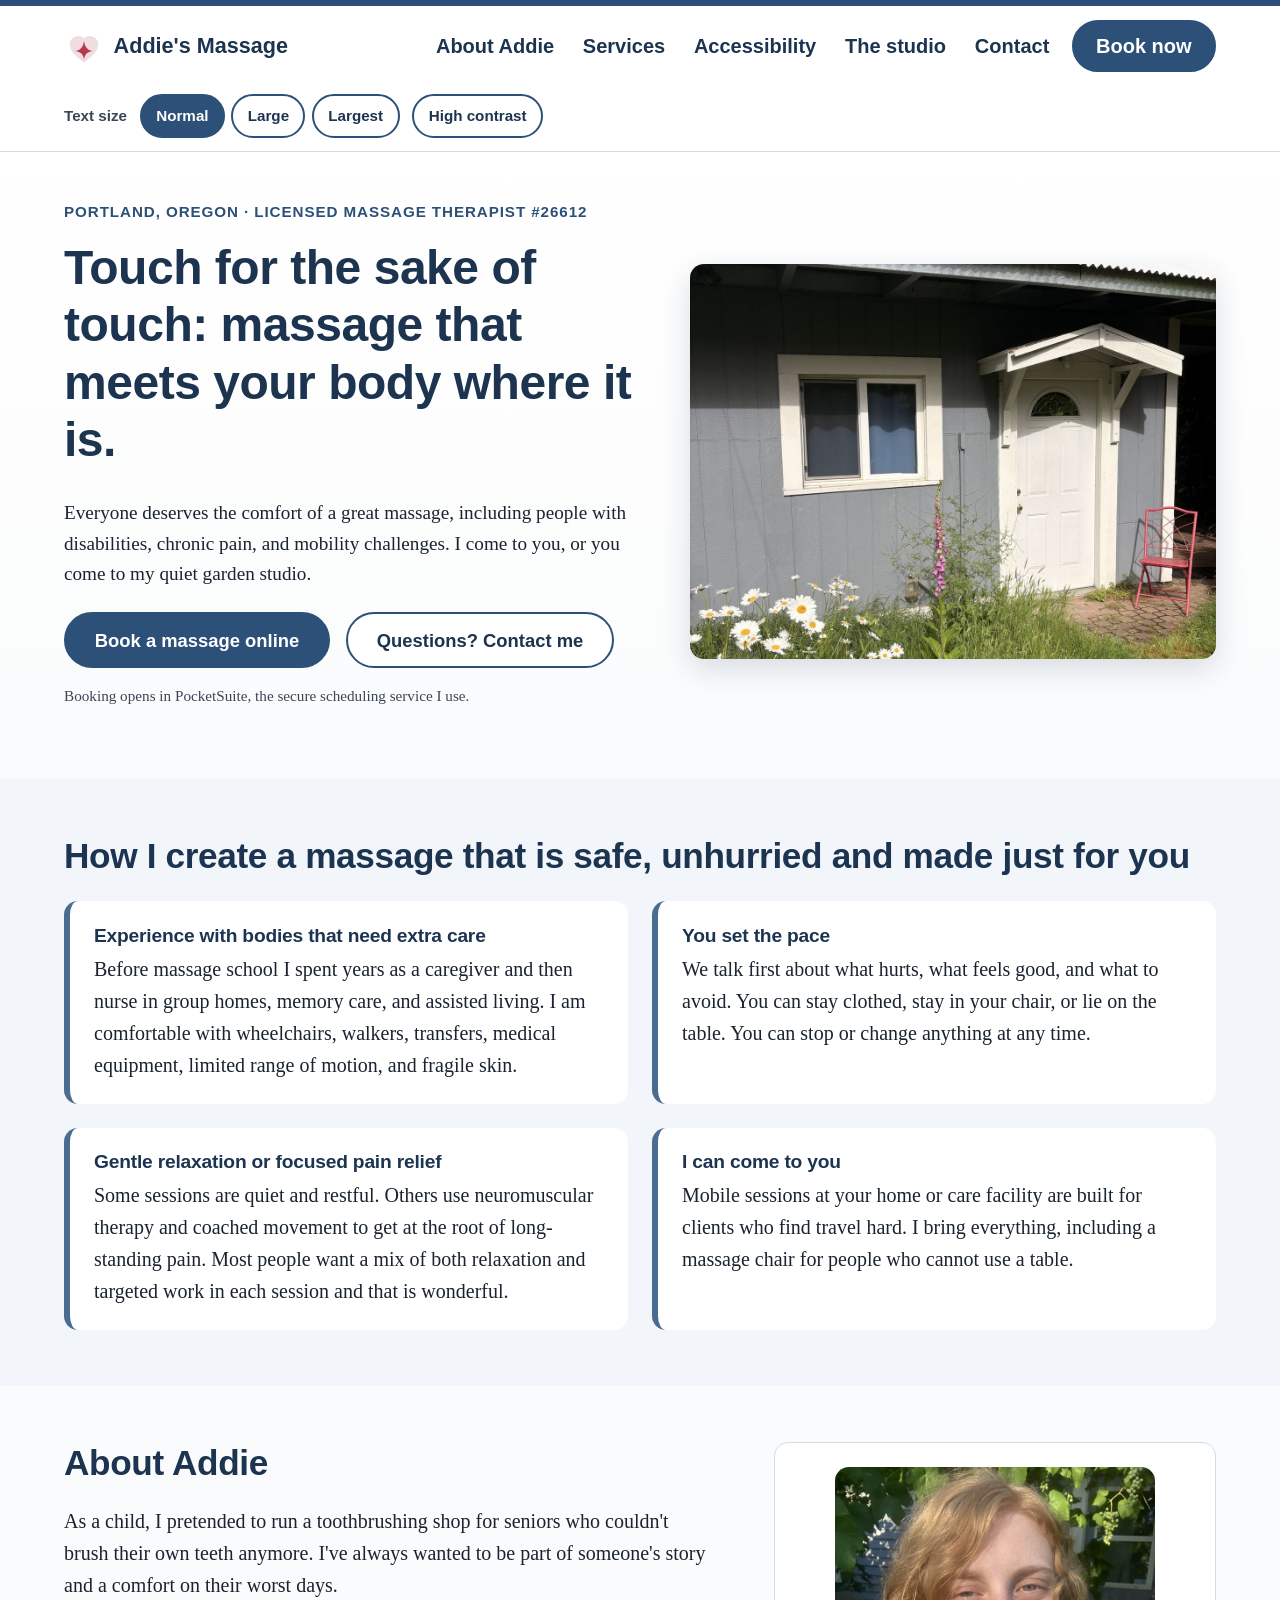
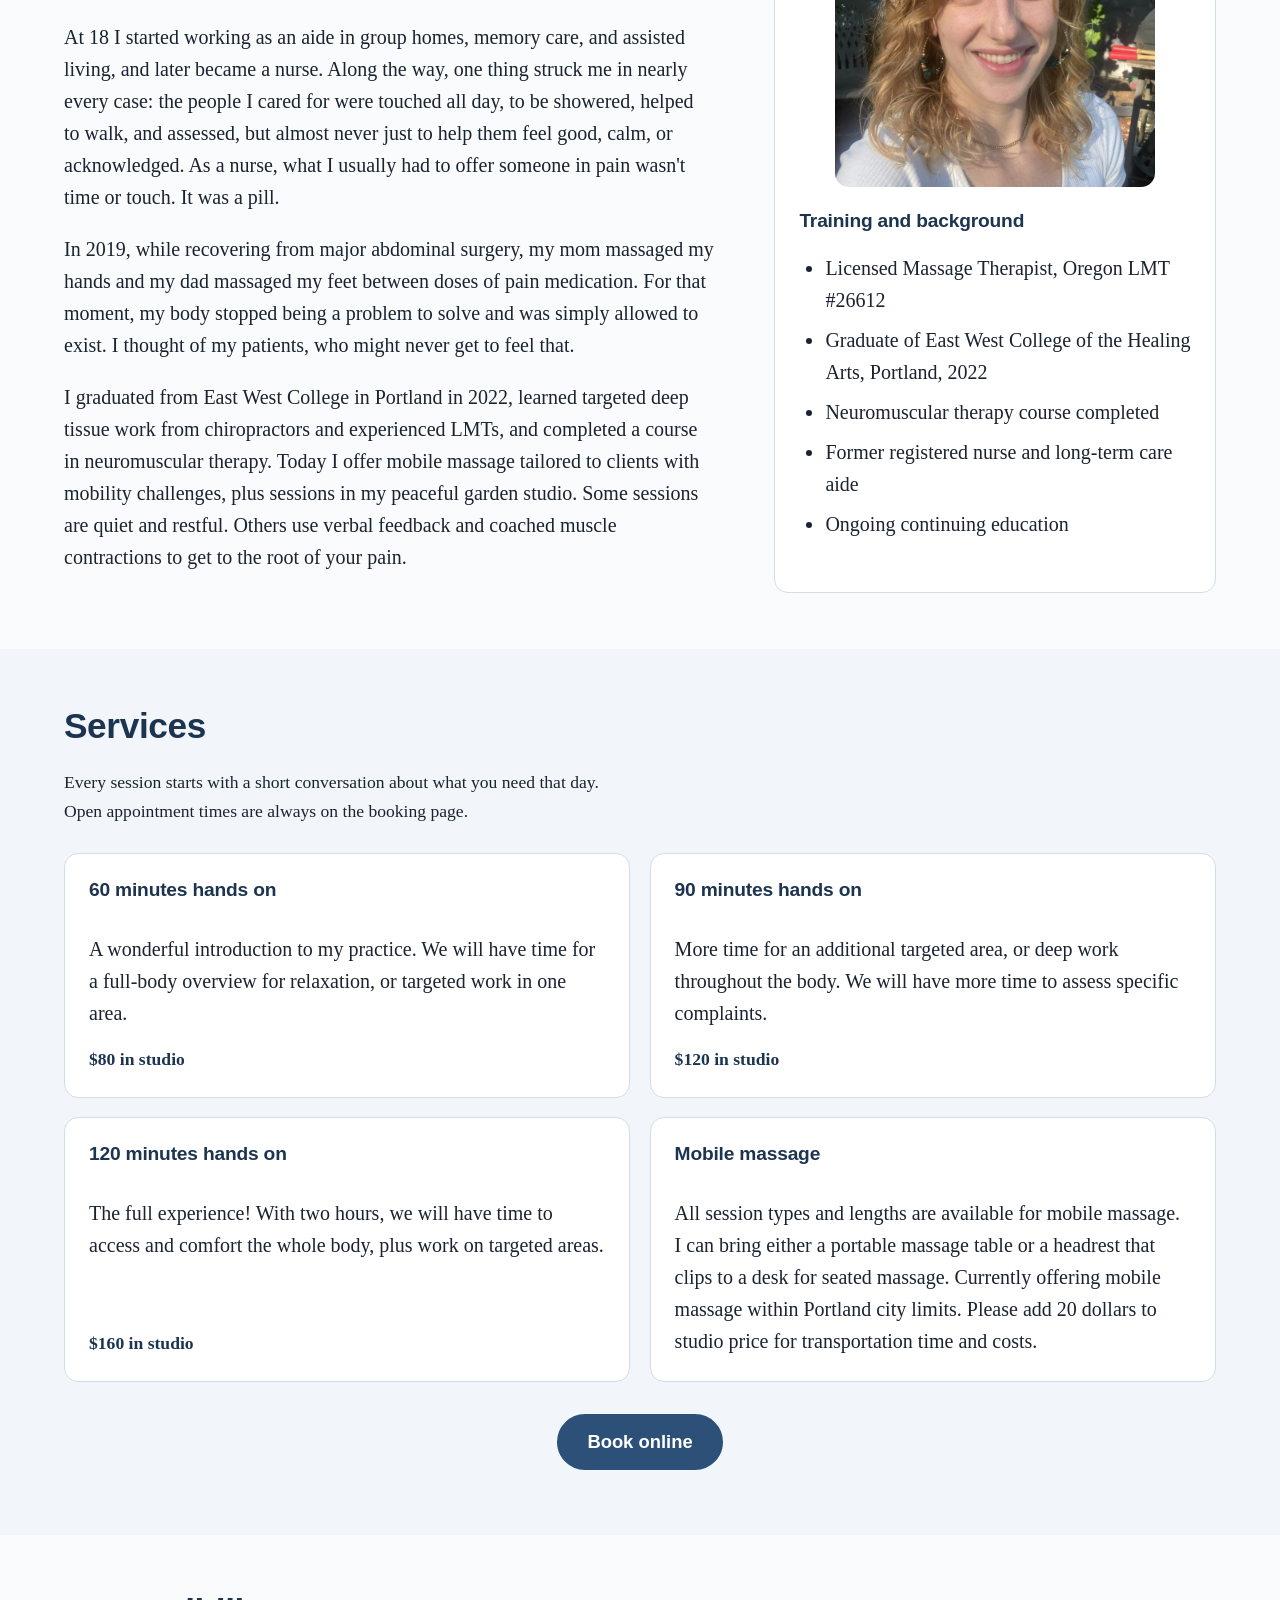
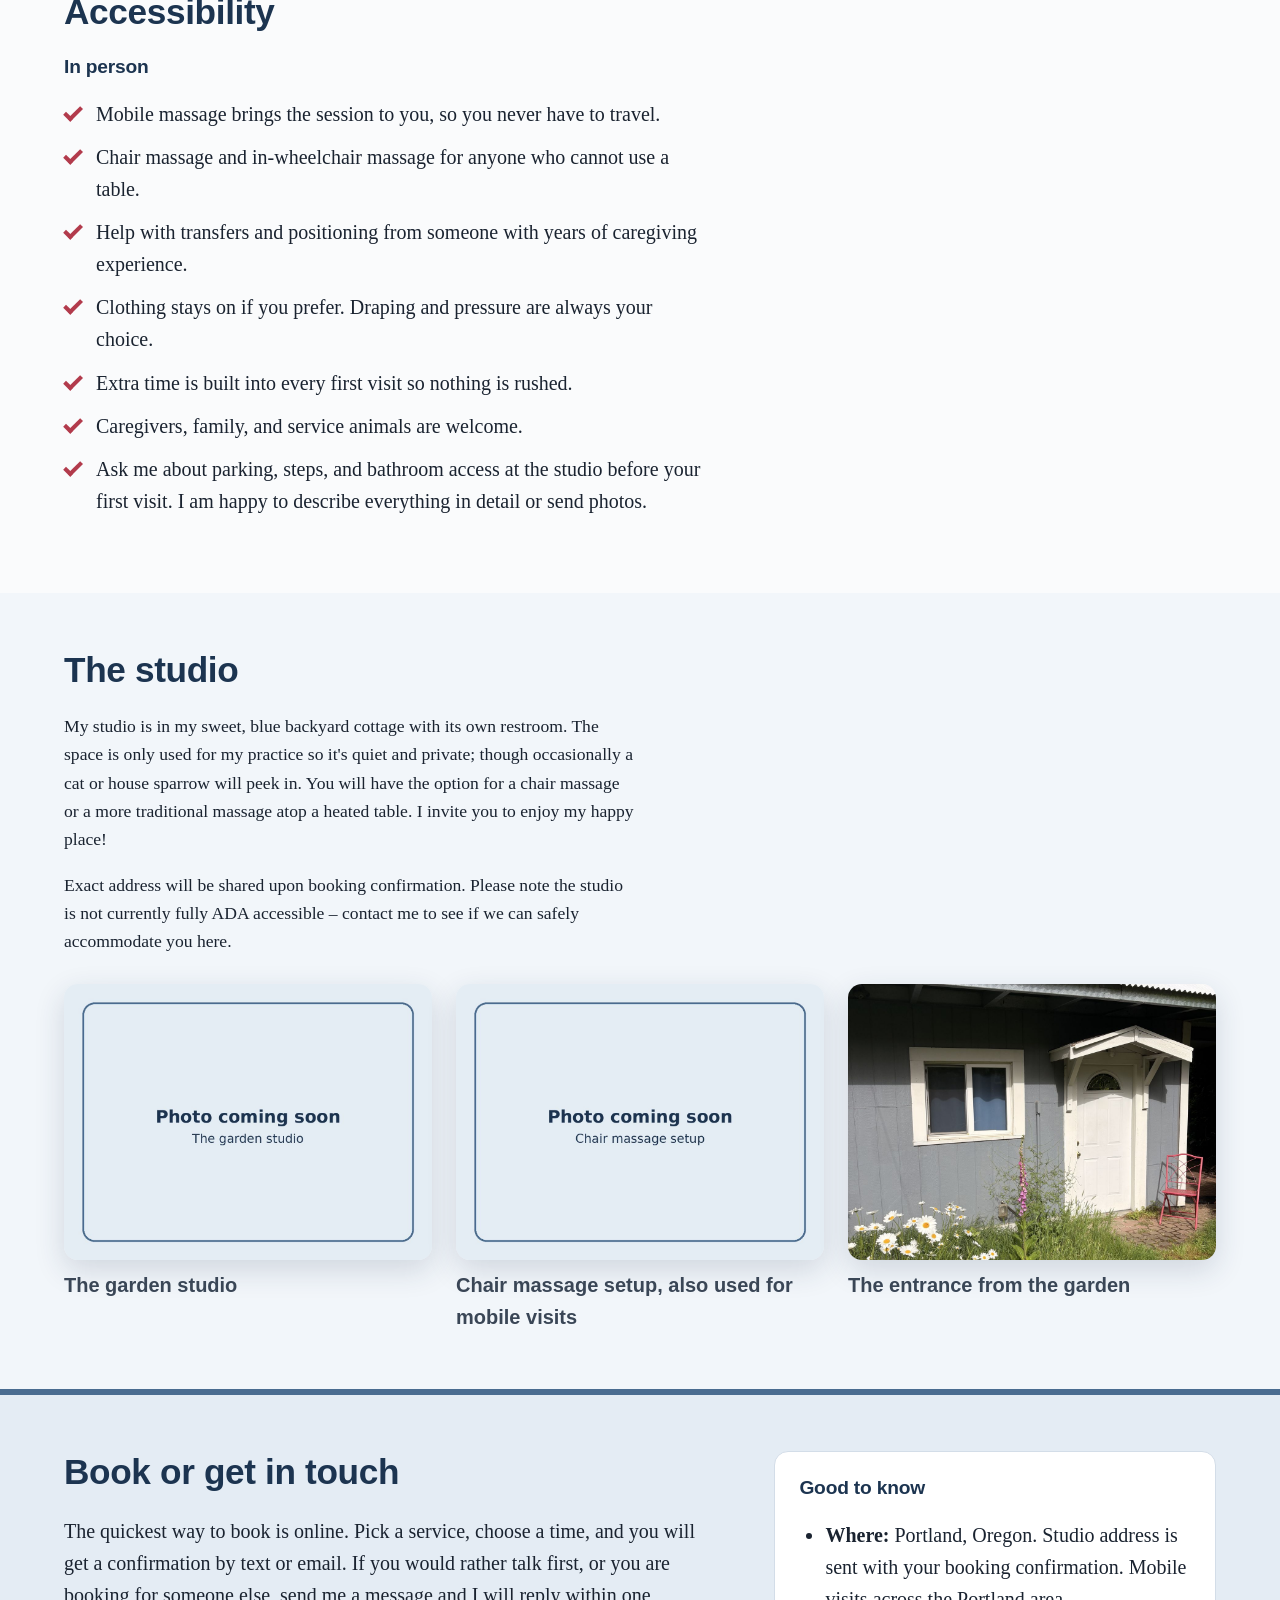
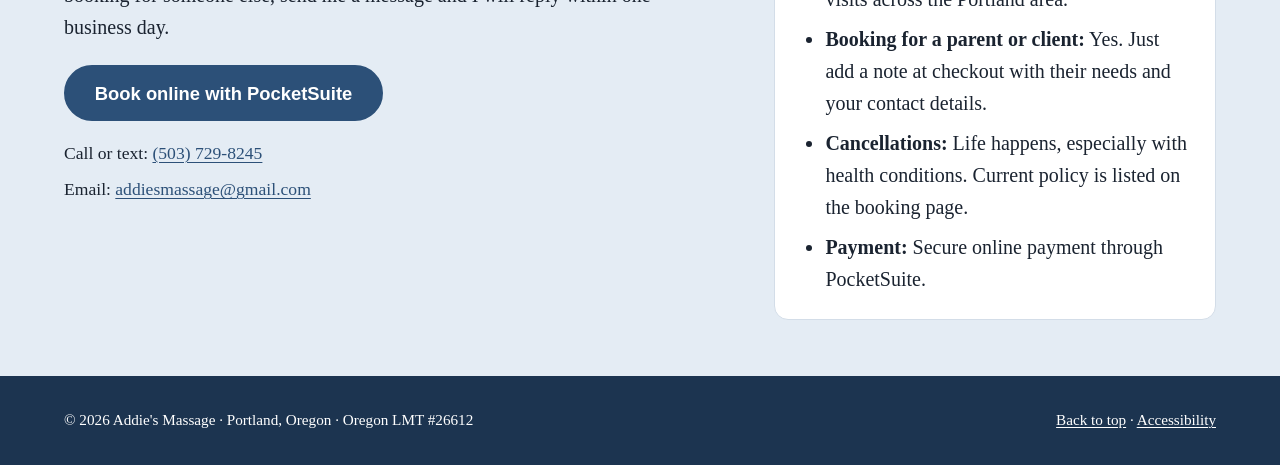
==== commit 91ca8189: "Reword the mix sentence in the 'why' section Co-Authored-By: Claude Opus 5.5 <noreply@anthropic.com>" ====
--- a/index.html
+++ b/index.html
@@ -105,7 +105,7 @@
           </li>
           <li>
             <h3>Gentle relaxation or focused pain relief</h3>
-            <p>Some sessions are quiet and restful. Others use neuromuscular therapy and coached movement to get at the root of long-standing pain. Most people want a mix, and that is fine.</p>
+            <p>Some sessions are quiet and restful. Others use neuromuscular therapy and coached movement to get at the root of long-standing pain. Most people want a mix of both relaxation and targeted work in each session and that is wonderful.</p>
           </li>
           <li>
             <h3>I can come to you</h3>
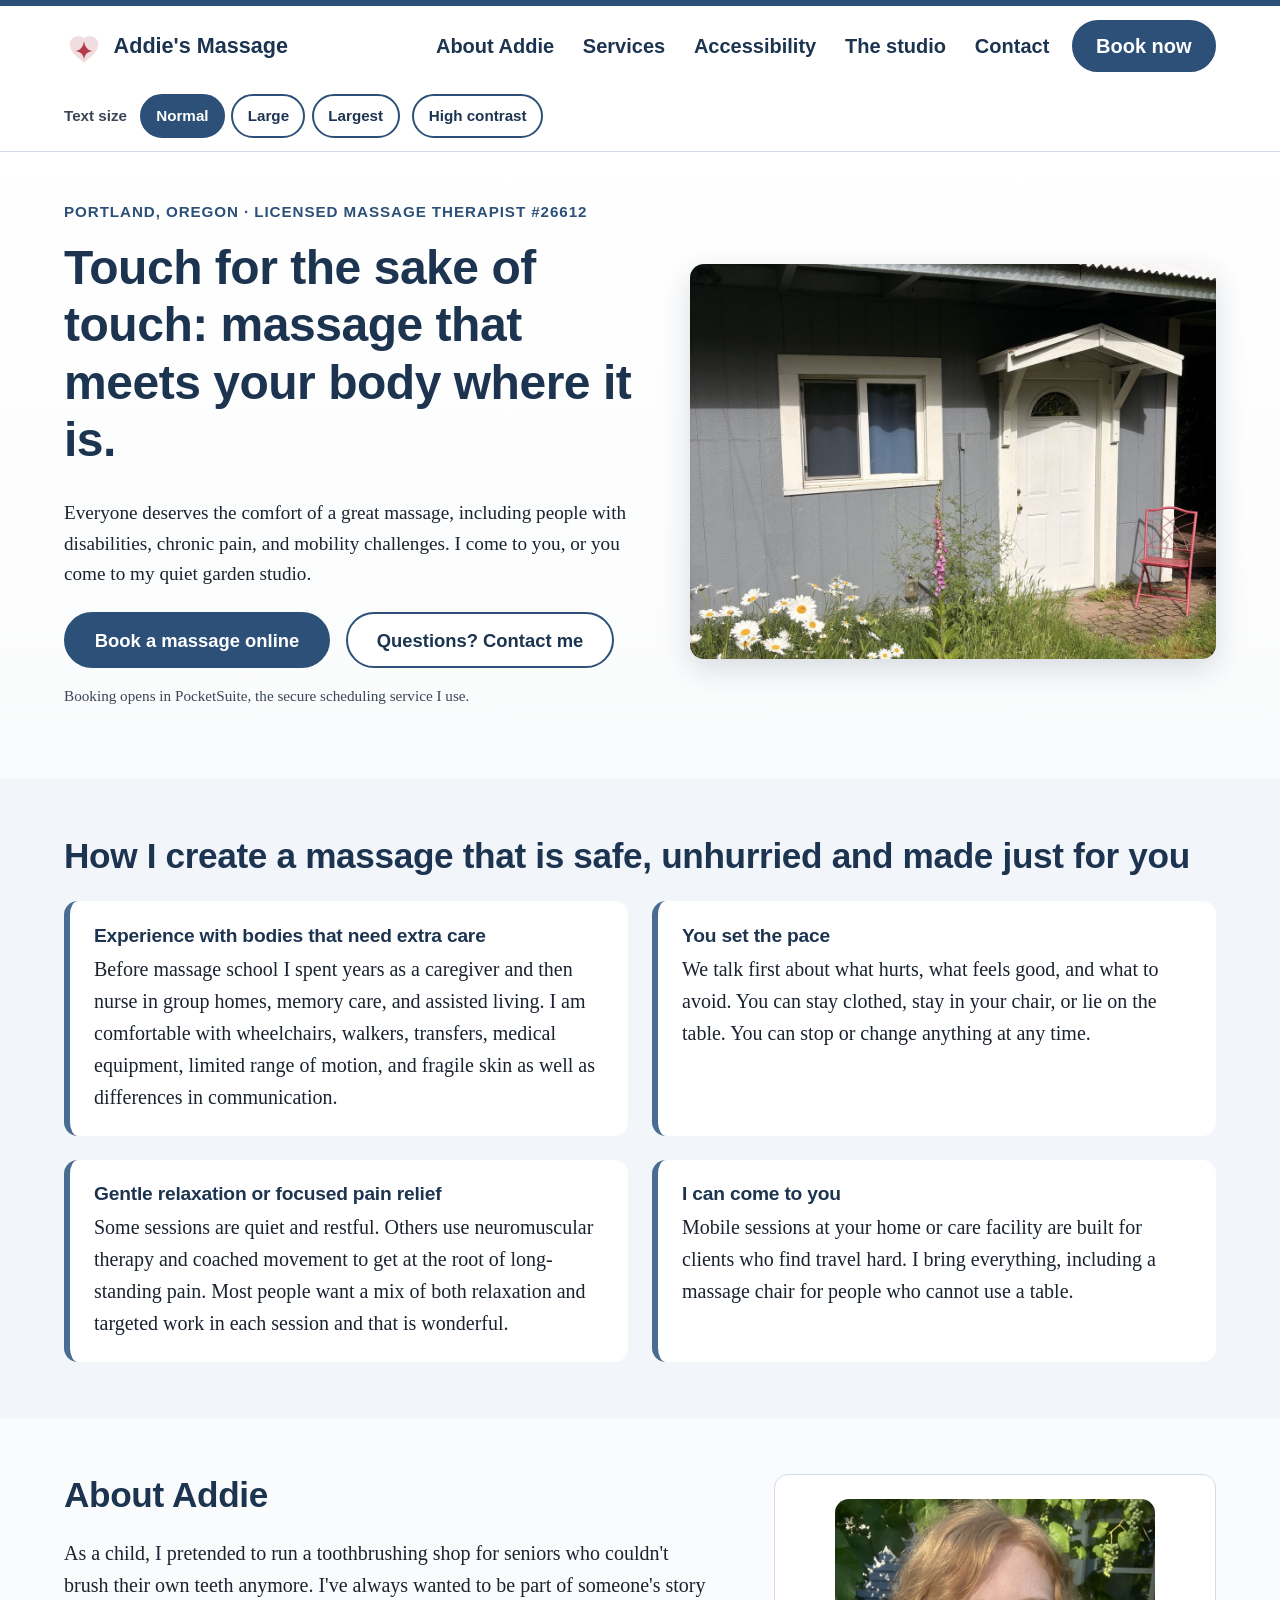
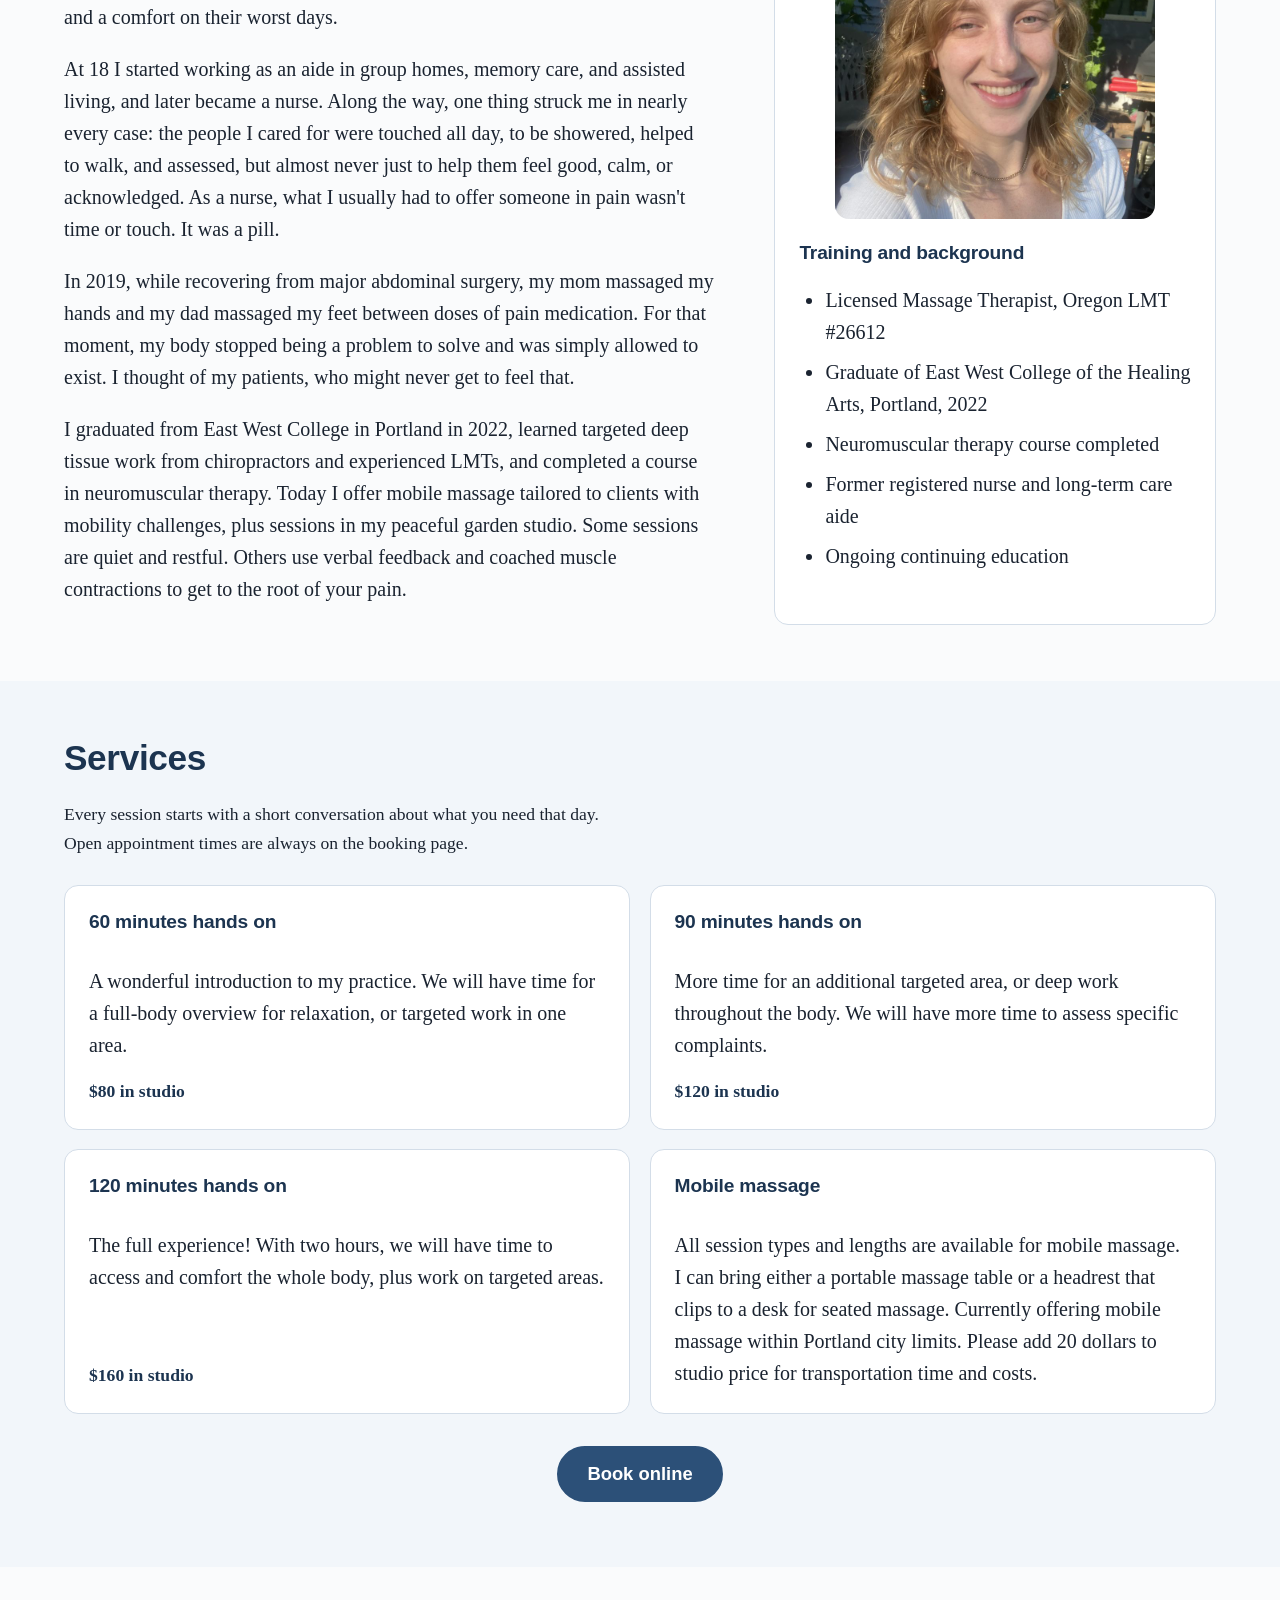
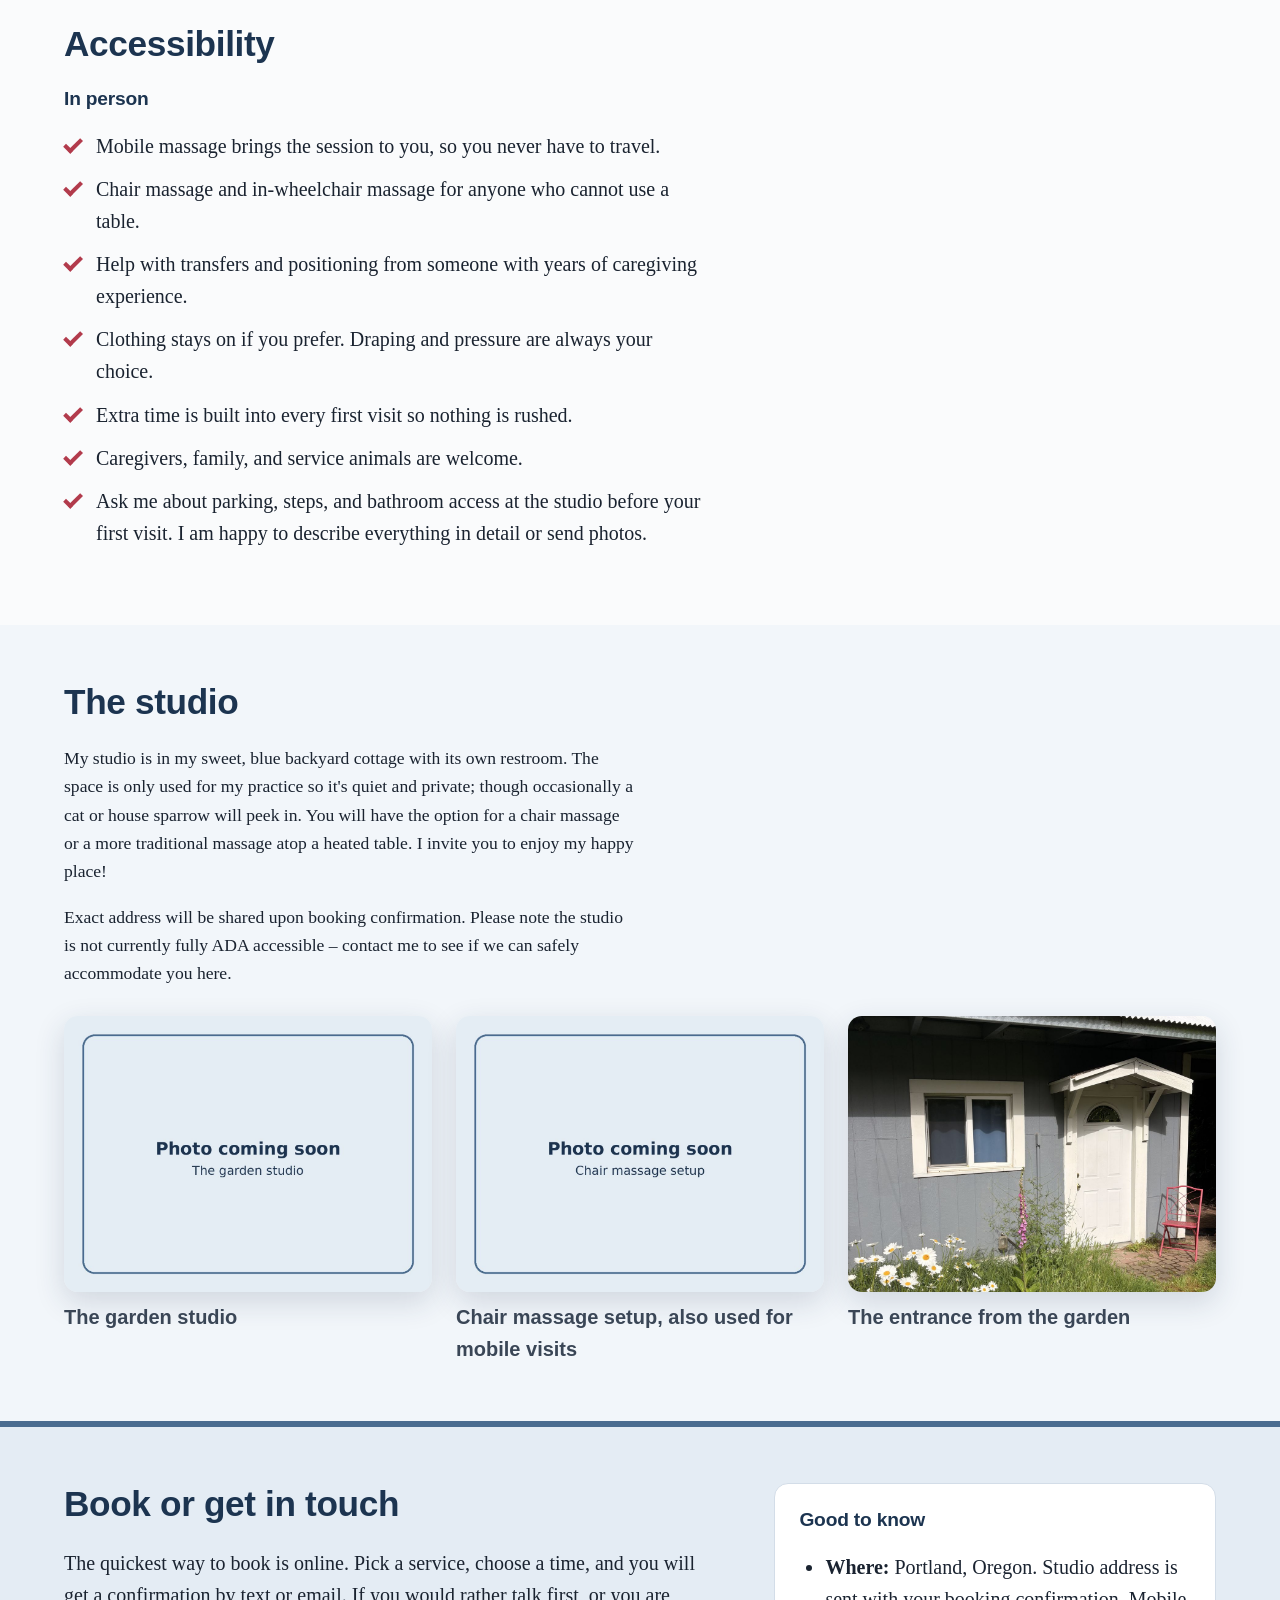
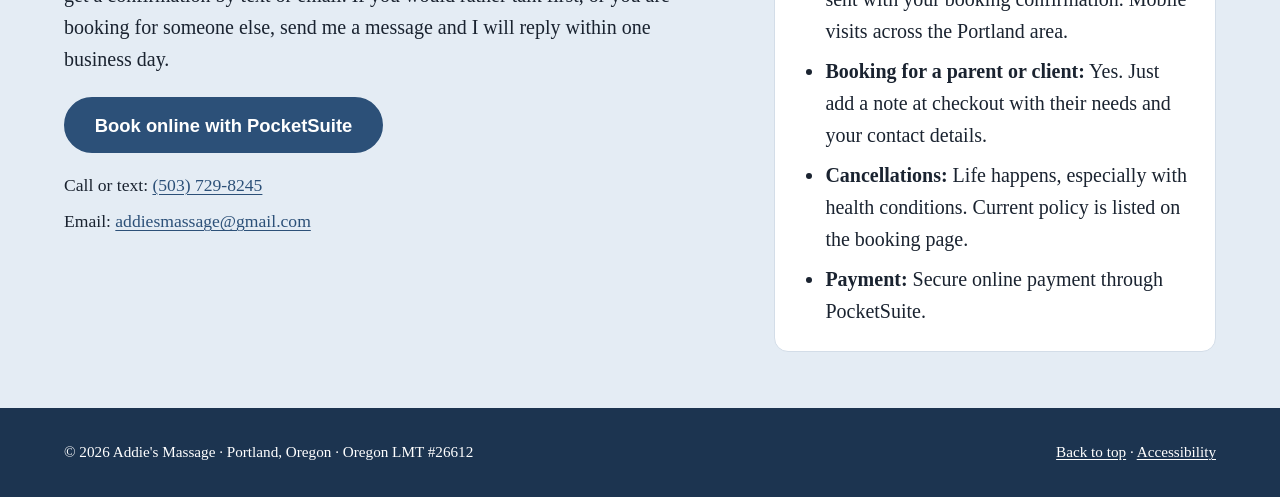
==== commit 8dce0fc5: "Add differences in communication to the first 'why' item Co-Authored-By: Claude Opus 5.5 <noreply@an" ====
--- a/index.html
+++ b/index.html
@@ -97,7 +97,7 @@
         <ul class="feature-list">
           <li>
             <h3>Experience with bodies that need extra care</h3>
-            <p>Before massage school I spent years as a caregiver and then nurse in group homes, memory care, and assisted living. I am comfortable with wheelchairs, walkers, transfers, medical equipment, limited range of motion, and fragile skin.</p>
+            <p>Before massage school I spent years as a caregiver and then nurse in group homes, memory care, and assisted living. I am comfortable with wheelchairs, walkers, transfers, medical equipment, limited range of motion, and fragile skin as well as differences in communication.</p>
           </li>
           <li>
             <h3>You set the pace</h3>
